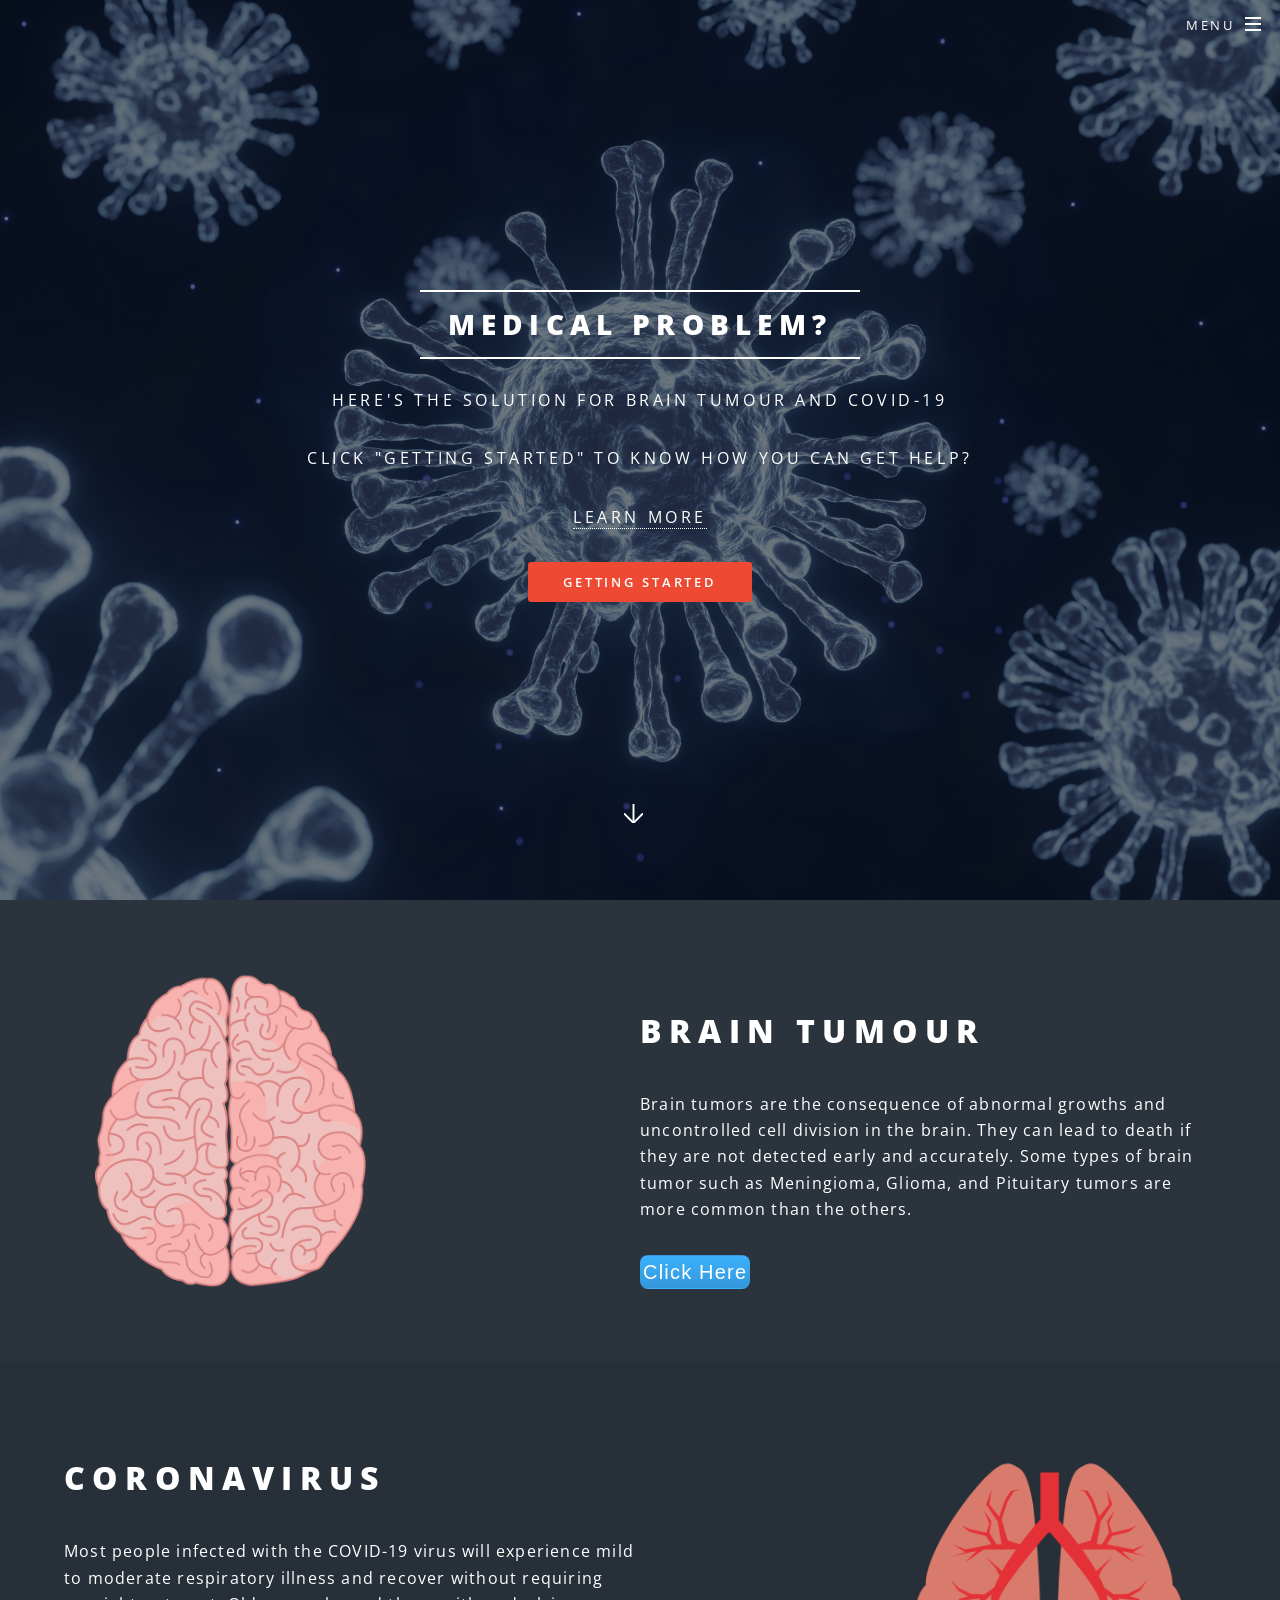
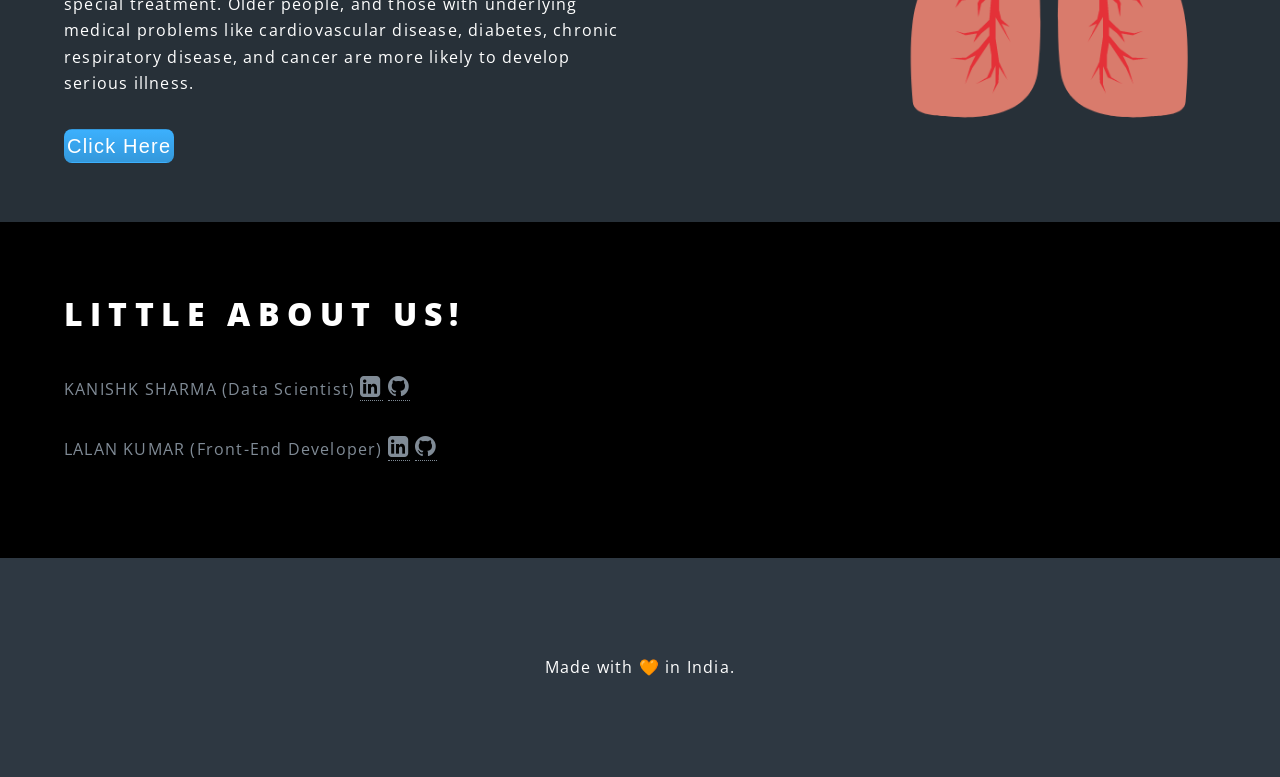
==== index.html @ 73dad2ca "sab ek saath deploy kr diya :)" ====
<!DOCTYPE HTML>

<html>
	<head>
		<title>COVID & Brain Tumour</title>
		<meta charset="utf-8" />
		<meta name="viewport" content="width=device-width, initial-scale=1, user-scalable=no" />

  <link rel="stylesheet" href="https://stackpath.bootstrapcdn.com/bootstrap/4.5.2/css/bootstrap.min.css" integrity="sha384-JcKb8q3iqJ61gNV9KGb8thSsNjpSL0n8PARn9HuZOnIxN0hoP+VmmDGMN5t9UJ0Z" crossorigin="anonymous">
  <link href="https://fonts.googleapis.com/css2?family=Poppins:wght@300;400;500;600&display=swap" rel="stylesheet">
  <link rel="stylesheet" href="https://cdnjs.cloudflare.com/ajax/libs/font-awesome/4.7.0/css/font-awesome.min.css">
		<link rel="stylesheet" href="assets/css/main.css" />
		<noscript><link rel="stylesheet" href="assets/css/noscript.css" /></noscript>
	</head>
	<body class="landing is-preload">

		<!-- Page Wrapper -->
			<div id="page-wrapper">

				<!-- Header -->
					<header id="header" class="alt">
						<h1><a href="index.html">COVID-19 & Brain Tumour</a></h1>
						<nav id="nav">
							<ul>
								<li class="special">
									<a href="#menu" class="menuToggle"><span>Menu</span></a>
									<div id="menu">
										<ul>
											<li><a href="index.html">Home</a></li>
											<li><a href="views/brainTumourPage.html">Brain Tumour</a></li>
											<li><a href="views/covidPage.html">COVID</a></li>

										</ul>
									</div>
								</li>
							</ul>
						</nav>
					</header>

				<!-- Banner -->

					<section  id="banner">

						<div class="inner">

							<h2>Medical Problem?</h2>
							<p>Here's the solution for Brain Tumour and COVID-19<br />
								<p>
									click "Getting Started" to know how you can get help?
								</p>
								<p>
										<a href="views/learn_more.html">Learn More</a>
								</p>
								<a class="button primary small" href="#two"href>Getting Started</a>
						</div>
            <p class="more">	</p>

					</section>



				<!-- Two -->
					<section id="two" class="wrapper alt style2">
						<section class="spotlight">
							<div class="image"><img style="width:80%" src="images/3.png" alt="Brain image" /></div><div class="content">
								<h2>Brain tumour</h2>
								<p>Brain tumors are the consequence of abnormal growths and uncontrolled cell division in the brain. They can lead to death if they are not detected early and accurately. Some types of brain tumor such as Meningioma, Glioma, and Pituitary tumors are more common than the others.</p>
								<a href="views/brainTumourPage.html" class="btn">Click Here</a>
							</div>
						</section>
						<section class="spotlight">
							<div class="image"><img style="width:80%; float:right" src="images/5.png" alt="Chest image" /></div><div class="content">
								<h2>Coronavirus</h2>
								<p>Most people infected with the COVID-19 virus will experience mild to moderate respiratory illness and recover without requiring special treatment. Older people, and those with underlying medical problems like cardiovascular disease, diabetes, chronic respiratory disease, and cancer are more likely to develop serious illness.</p>
								<a href="views/covidPage.html" class="btn">Click Here</a>
							</div>
						</section>
        </section>

				<!-- Three -->
					<div class="intro">

             <h2>Little About us!</h2>

               <p>
               	KANISHK SHARMA (Data Scientist)
                <a href="https://www.linkedin.com/in/kanishksh4rma"><i class="fa fa-linkedin-square" style="font-size:24px"></i></a>
                <a href="https://github.com/kanishksh4rma"><i class="fa fa-github" style="font-size:24px"></i></a>
               </p>

              <p>
						      LALAN KUMAR (Front-End Developer)
						 <td><a href="https://www.linkedin.com/in/lalan-kumar-9b084a193"><i class="fa fa-linkedin-square" style="font-size:24px"></i></a></td>
                <td> <a href="https://github.com/lalan0012"><i class="fa fa-github" style="font-size:24px"></i></a> </td>

								</p>

					</div>


				<!-- Footer -->
					<footer id="footer">
						<p>
							Made with 🧡 in India.
						</p>
					</footer>


			</div>

		<!-- Scripts -->
			<script src="assets/js/jquery.min.js"></script>
			<script src="assets/js/jquery.scrollex.min.js"></script>
			<script src="assets/js/jquery.scrolly.min.js"></script>
			<script src="assets/js/browser.min.js"></script>
			<script src="assets/js/breakpoints.min.js"></script>
			<script src="assets/js/util.js"></script>
			<script src="assets/js/main.js"></script>



	</body>
</html>
---- assets/css/main.css ----
@import url(fontawesome-all.min.css);
@import url("https://fonts.googleapis.com/css?family=Open+Sans:400,400italic,600,600italic,800,800italic");

/*
	Spectral by HTML5 UP
	html5up.net | @ajlkn
	Free for personal and commercial use under the CCA 3.0 license (html5up.net/license)
*/

.intro{
  padding: 4rem;
  background-color: black;
  color: #808B96;
}
.btn {
  background: #0c62ad;
  background-image: -webkit-linear-gradient(top, #3cb0fd, #3498db);
  background-image: -moz-linear-gradient(top, #3cb0fd, #3498db);
  background-image: -ms-linear-gradient(top, #3cb0fd, #3498db);
  background-image: -o-linear-gradient(top,#3cb0fd, #3498db);
  background-image: linear-gradient(to bottom, #3cb0fd, #3498db);
  -webkit-border-radius: 8;
  -moz-border-radius: 8;
  border-radius: 8px;
  font-family: 'Montserrat', sans-serif;
  color: #ffffff;
  font-size: 20px;
  padding: 1px 2px 1px 2px;
  text-decoration: none;
}

.btn:hover {
  background: #3cb0fd;
  background-image: -webkit-linear-gradient(top, #0c62ad, #0040FF);
  background-image: -moz-linear-gradient(top,#0c62ad, #0040FF );
  background-image: -ms-linear-gradient(top,#0c62ad, #0040FF );
  background-image: -o-linear-gradient(top, #0c62ad, #0040FF);
  background-image: linear-gradient(to bottom, #0c62ad, #0040FF);
  text-decoration: none;

}
html, body, div, span, applet, object,
iframe, h1, h2, h3, h4, h5, h6, p, blockquote,
pre, a, abbr, acronym, address, big, cite,
code, del, dfn, em, img, ins, kbd, q, s, samp,
small, strike, strong, sub, sup, tt, var, b,
u, i, center, dl, dt, dd, ol, ul, li, fieldset,
form, label, legend, table, caption, tbody,
tfoot, thead, tr, th, td, article, aside,
canvas, details, embed, figure, figcaption,
footer, header, hgroup, menu, nav, output, ruby,
section, summary, time, mark, audio, video {
	margin: 0;
	padding: 0;
	border: 0;
	font-size: 100%;
	font: inherit;
	vertical-align: baseline;}

article, aside, details, figcaption, figure,
footer, header, hgroup, menu, nav, section {
	display: block;}

body {
	line-height: 1;
}

ol, ul {
	list-style: none;
}

blockquote, q {
	quotes: none;
}

	blockquote:before, blockquote:after, q:before, q:after {
		content: '';
		content: none;
	}

/* table {
	border-collapse: collapse;
	border-spacing: 0;
} */

body {
	-webkit-text-size-adjust: none;
}

mark {
	background-color: transparent;
	color: inherit;
}

input::-moz-focus-inner {
	border: 0;
	padding: 0;
}

input, select, textarea {
	-moz-appearance: none;
	-webkit-appearance: none;
	-ms-appearance: none;
	appearance: none;
}

/* Basic */

	@-ms-viewport {
		width: device-width;
	}

	html {
		box-sizing: border-box;
	}

	*, *:before, *:after {
		box-sizing: inherit;
	}

	body {
		background: #2e3842;
	}

		body.is-preload *, body.is-preload *:before, body.is-preload *:after {
			-moz-animation: none !important;
			-webkit-animation: none !important;
			-ms-animation: none !important;
			animation: none !important;
			-moz-transition: none !important;
			-webkit-transition: none !important;
			-ms-transition: none !important;
			transition: none !important;
		}

	body, input, select, textarea {
		color: #fff;
		font-family: "Open Sans", Helvetica, sans-serif;
		font-size: 15pt;
		font-weight: 400;
		letter-spacing: 0.075em;
		line-height: 1.65em;
	}

		@media screen and (max-width: 1680px) {

			body, input, select, textarea {
				font-size: 13pt;
			}

		}

		@media screen and (max-width: 1280px) {

			body, input, select, textarea {
				font-size: 12pt;
			}

		}

		@media screen and (max-width: 736px) {

			body, input, select, textarea {
				font-size: 11pt;
				letter-spacing: 0.0375em;
			}

		}

	a {
		-moz-transition: color 0.2s ease, border-bottom-color 0.2s ease;
		-webkit-transition: color 0.2s ease, border-bottom-color 0.2s ease;
		-ms-transition: color 0.2s ease, border-bottom-color 0.2s ease;
		transition: color 0.2s ease, border-bottom-color 0.2s ease;
		border-bottom: dotted 1px;
		color: inherit;
		text-decoration: none;
	}

		a:hover {
			border-bottom-color: transparent;
		}

	strong, b {
		color: #fff;
		font-weight: 600;
	}

	em, i {
		font-style: italic;
	}

	p {
		margin: 0 0 2em 0;
	}

	h1, h2, h3, h4, h5, h6 {
		color: #fff;
		font-weight: 800;
		letter-spacing: 0.225em;
		line-height: 1em;
		margin: 0 0 1em 0;
		text-transform: uppercase;
	}

		h1 a, h2 a, h3 a, h4 a, h5 a, h6 a {
			color: inherit;
			text-decoration: none;
		}

	h2 {
		font-size: 2.0em;
		line-height: 1.75em;
	}

		@media screen and (max-width: 736px) {

			h2 {
				font-size: 1.1em;
				line-height: 1.65em;
			}

		}

	h3 {
		font-size: 1.15em;
		line-height: 1.75em;
	}

		@media screen and (max-width: 736px) {

			h3 {
				font-size: 1em;
				line-height: 1.65em;
			}

		}

	h4 {
		font-size: 1em;
		line-height: 1.5em;
	}

	h5 {
		font-size: 0.8em;
		line-height: 1.5em;
	}

	h6 {
		font-size: 0.7em;
		line-height: 1.5em;
	}

	sub {
		font-size: 0.8em;
		position: relative;
		top: 0.5em;
	}

	sup {
		font-size: 0.8em;
		position: relative;
		top: -0.5em;
	}

	hr {
		border: 0;
		border-bottom: solid 2px #fff;
		margin: 3em 0;
	}

		hr.major {
			margin: 4.5em 0;
		}

	blockquote {
		border-left: solid 4px #fff;
		font-style: italic;
		margin: 0 0 2em 0;
		padding: 0.5em 0 0.5em 2em;
	}

	code {
		background: rgba(144, 144, 144, 0.25);
		border-radius: 3px;
		font-family: "Courier New", monospace;
		font-size: 0.9em;
		letter-spacing: 0;
		margin: 0 0.25em;
		padding: 0.25em 0.65em;
	}

	pre {
		-webkit-overflow-scrolling: touch;
		font-family: "Courier New", monospace;
		font-size: 0.9em;
		margin: 0 0 2em 0;
	}

		pre code {
			display: block;
			line-height: 1.75em;
			padding: 1em 1.5em;
			overflow-x: auto;
		}

	.align-left {
		text-align: left;
	}

	.align-center {
		text-align: center;
	}

	.align-right {
		text-align: right;
	}

/* Row */

	.row {
		display: flex;
		flex-wrap: wrap;
		box-sizing: border-box;
		align-items: stretch;
	}

		.row > * {
			box-sizing: border-box;
		}

		.row.gtr-uniform > * > :last-child {
			margin-bottom: 0;
		}

		.row.aln-left {
			justify-content: flex-start;
		}

		.row.aln-center {
			justify-content: center;
		}

		.row.aln-right {
			justify-content: flex-end;
		}

		.row.aln-top {
			align-items: flex-start;
		}

		.row.aln-middle {
			align-items: center;
		}

		.row.aln-bottom {
			align-items: flex-end;
		}

		.row > .imp {
			order: -1;
		}

		.row > .col-1 {
			width: 8.33333%;
		}

		.row > .off-1 {
			margin-left: 8.33333%;
		}

		.row > .col-2 {
			width: 16.66667%;
		}

		.row > .off-2 {
			margin-left: 16.66667%;
		}

		.row > .col-3 {
			width: 25%;
		}

		.row > .off-3 {
			margin-left: 25%;
		}

		.row > .col-4 {
			width: 33.33333%;
		}

		.row > .off-4 {
			margin-left: 33.33333%;
		}

		.row > .col-5 {
			width: 41.66667%;
		}

		.row > .off-5 {
			margin-left: 41.66667%;
		}

		.row > .col-6 {
			width: 50%;
		}

		.row > .off-6 {
			margin-left: 50%;
		}

		.row > .col-7 {
			width: 58.33333%;
		}

		.row > .off-7 {
			margin-left: 58.33333%;
		}

		.row > .col-8 {
			width: 66.66667%;
		}

		.row > .off-8 {
			margin-left: 66.66667%;
		}

		.row > .col-9 {
			width: 75%;
		}

		.row > .off-9 {
			margin-left: 75%;
		}

		.row > .col-10 {
			width: 83.33333%;
		}

		.row > .off-10 {
			margin-left: 83.33333%;
		}

		.row > .col-11 {
			width: 91.66667%;
		}

		.row > .off-11 {
			margin-left: 91.66667%;
		}

		.row > .col-12 {
			width: 100%;
		}

		.row > .off-12 {
			margin-left: 100%;
		}

		.row.gtr-0 {
			margin-top: 0;
			margin-left: 0em;
		}

			.row.gtr-0 > * {
				padding: 0 0 0 0em;
			}

			.row.gtr-0.gtr-uniform {
				margin-top: 0em;
			}

				.row.gtr-0.gtr-uniform > * {
					padding-top: 0em;
				}

		.row.gtr-25 {
			margin-top: 0;
			margin-left: -0.375em;
		}

			.row.gtr-25 > * {
				padding: 0 0 0 0.375em;
			}

			.row.gtr-25.gtr-uniform {
				margin-top: -0.375em;
			}

				.row.gtr-25.gtr-uniform > * {
					padding-top: 0.375em;
				}

		.row.gtr-50 {
			margin-top: 0;
			margin-left: -0.75em;
		}

			.row.gtr-50 > * {
				padding: 0 0 0 0.75em;
			}

			.row.gtr-50.gtr-uniform {
				margin-top: -0.75em;
			}

				.row.gtr-50.gtr-uniform > * {
					padding-top: 0.75em;
				}

		.row {
			margin-top: 0;
			margin-left: -1.5em;
		}

			.row > * {
				padding: 0 0 0 1.5em;
			}

			.row.gtr-uniform {
				margin-top: -1.5em;
			}

				.row.gtr-uniform > * {
					padding-top: 1.5em;
				}

		.row.gtr-150 {
			margin-top: 0;
			margin-left: -2.25em;
		}

			.row.gtr-150 > * {
				padding: 0 0 0 2.25em;
			}

			.row.gtr-150.gtr-uniform {
				margin-top: -2.25em;
			}

				.row.gtr-150.gtr-uniform > * {
					padding-top: 2.25em;
				}

		.row.gtr-200 {
			margin-top: 0;
			margin-left: -3em;
		}

			.row.gtr-200 > * {
				padding: 0 0 0 3em;
			}

			.row.gtr-200.gtr-uniform {
				margin-top: -3em;
			}

				.row.gtr-200.gtr-uniform > * {
					padding-top: 3em;
				}

		@media screen and (max-width: 1680px) {

			.row {
				display: flex;
				flex-wrap: wrap;
				box-sizing: border-box;
				align-items: stretch;
			}

				.row > * {
					box-sizing: border-box;
				}

				.row.gtr-uniform > * > :last-child {
					margin-bottom: 0;
				}

				.row.aln-left {
					justify-content: flex-start;
				}

				.row.aln-center {
					justify-content: center;
				}

				.row.aln-right {
					justify-content: flex-end;
				}

				.row.aln-top {
					align-items: flex-start;
				}

				.row.aln-middle {
					align-items: center;
				}

				.row.aln-bottom {
					align-items: flex-end;
				}

				.row > .imp-xlarge {
					order: -1;
				}

				.row > .col-1-xlarge {
					width: 8.33333%;
				}

				.row > .off-1-xlarge {
					margin-left: 8.33333%;
				}

				.row > .col-2-xlarge {
					width: 16.66667%;
				}

				.row > .off-2-xlarge {
					margin-left: 16.66667%;
				}

				.row > .col-3-xlarge {
					width: 25%;
				}

				.row > .off-3-xlarge {
					margin-left: 25%;
				}

				.row > .col-4-xlarge {
					width: 33.33333%;
				}

				.row > .off-4-xlarge {
					margin-left: 33.33333%;
				}

				.row > .col-5-xlarge {
					width: 41.66667%;
				}

				.row > .off-5-xlarge {
					margin-left: 41.66667%;
				}

				.row > .col-6-xlarge {
					width: 50%;
				}

				.row > .off-6-xlarge {
					margin-left: 50%;
				}

				.row > .col-7-xlarge {
					width: 58.33333%;
				}

				.row > .off-7-xlarge {
					margin-left: 58.33333%;
				}

				.row > .col-8-xlarge {
					width: 66.66667%;
				}

				.row > .off-8-xlarge {
					margin-left: 66.66667%;
				}

				.row > .col-9-xlarge {
					width: 75%;
				}

				.row > .off-9-xlarge {
					margin-left: 75%;
				}

				.row > .col-10-xlarge {
					width: 83.33333%;
				}

				.row > .off-10-xlarge {
					margin-left: 83.33333%;
				}

				.row > .col-11-xlarge {
					width: 91.66667%;
				}

				.row > .off-11-xlarge {
					margin-left: 91.66667%;
				}

				.row > .col-12-xlarge {
					width: 100%;
				}

				.row > .off-12-xlarge {
					margin-left: 100%;
				}

				.row.gtr-0 {
					margin-top: 0;
					margin-left: 0em;
				}

					.row.gtr-0 > * {
						padding: 0 0 0 0em;
					}

					.row.gtr-0.gtr-uniform {
						margin-top: 0em;
					}

						.row.gtr-0.gtr-uniform > * {
							padding-top: 0em;
						}

				.row.gtr-25 {
					margin-top: 0;
					margin-left: -0.375em;
				}

					.row.gtr-25 > * {
						padding: 0 0 0 0.375em;
					}

					.row.gtr-25.gtr-uniform {
						margin-top: -0.375em;
					}

						.row.gtr-25.gtr-uniform > * {
							padding-top: 0.375em;
						}

				.row.gtr-50 {
					margin-top: 0;
					margin-left: -0.75em;
				}

					.row.gtr-50 > * {
						padding: 0 0 0 0.75em;
					}

					.row.gtr-50.gtr-uniform {
						margin-top: -0.75em;
					}

						.row.gtr-50.gtr-uniform > * {
							padding-top: 0.75em;
						}

				.row {
					margin-top: 0;
					margin-left: -1.5em;
				}

					.row > * {
						padding: 0 0 0 1.5em;
					}

					.row.gtr-uniform {
						margin-top: -1.5em;
					}

						.row.gtr-uniform > * {
							padding-top: 1.5em;
						}

				.row.gtr-150 {
					margin-top: 0;
					margin-left: -2.25em;
				}

					.row.gtr-150 > * {
						padding: 0 0 0 2.25em;
					}

					.row.gtr-150.gtr-uniform {
						margin-top: -2.25em;
					}

						.row.gtr-150.gtr-uniform > * {
							padding-top: 2.25em;
						}

				.row.gtr-200 {
					margin-top: 0;
					margin-left: -3em;
				}

					.row.gtr-200 > * {
						padding: 0 0 0 3em;
					}

					.row.gtr-200.gtr-uniform {
						margin-top: -3em;
					}

						.row.gtr-200.gtr-uniform > * {
							padding-top: 3em;
						}

		}

		@media screen and (max-width: 1280px) {

			.row {
				display: flex;
				flex-wrap: wrap;
				box-sizing: border-box;
				align-items: stretch;
			}

				.row > * {
					box-sizing: border-box;
				}

				.row.gtr-uniform > * > :last-child {
					margin-bottom: 0;
				}

				.row.aln-left {
					justify-content: flex-start;
				}

				.row.aln-center {
					justify-content: center;
				}

				.row.aln-right {
					justify-content: flex-end;
				}

				.row.aln-top {
					align-items: flex-start;
				}

				.row.aln-middle {
					align-items: center;
				}

				.row.aln-bottom {
					align-items: flex-end;
				}

				.row > .imp-large {
					order: -1;
				}

				.row > .col-1-large {
					width: 8.33333%;
				}

				.row > .off-1-large {
					margin-left: 8.33333%;
				}

				.row > .col-2-large {
					width: 16.66667%;
				}

				.row > .off-2-large {
					margin-left: 16.66667%;
				}

				.row > .col-3-large {
					width: 25%;
				}

				.row > .off-3-large {
					margin-left: 25%;
				}

				.row > .col-4-large {
					width: 33.33333%;
				}

				.row > .off-4-large {
					margin-left: 33.33333%;
				}

				.row > .col-5-large {
					width: 41.66667%;
				}

				.row > .off-5-large {
					margin-left: 41.66667%;
				}

				.row > .col-6-large {
					width: 50%;
				}

				.row > .off-6-large {
					margin-left: 50%;
				}

				.row > .col-7-large {
					width: 58.33333%;
				}

				.row > .off-7-large {
					margin-left: 58.33333%;
				}

				.row > .col-8-large {
					width: 66.66667%;
				}

				.row > .off-8-large {
					margin-left: 66.66667%;
				}

				.row > .col-9-large {
					width: 75%;
				}

				.row > .off-9-large {
					margin-left: 75%;
				}

				.row > .col-10-large {
					width: 83.33333%;
				}

				.row > .off-10-large {
					margin-left: 83.33333%;
				}

				.row > .col-11-large {
					width: 91.66667%;
				}

				.row > .off-11-large {
					margin-left: 91.66667%;
				}

				.row > .col-12-large {
					width: 100%;
				}

				.row > .off-12-large {
					margin-left: 100%;
				}

				.row.gtr-0 {
					margin-top: 0;
					margin-left: 0em;
				}

					.row.gtr-0 > * {
						padding: 0 0 0 0em;
					}

					.row.gtr-0.gtr-uniform {
						margin-top: 0em;
					}

						.row.gtr-0.gtr-uniform > * {
							padding-top: 0em;
						}

				.row.gtr-25 {
					margin-top: 0;
					margin-left: -0.375em;
				}

					.row.gtr-25 > * {
						padding: 0 0 0 0.375em;
					}

					.row.gtr-25.gtr-uniform {
						margin-top: -0.375em;
					}

						.row.gtr-25.gtr-uniform > * {
							padding-top: 0.375em;
						}

				.row.gtr-50 {
					margin-top: 0;
					margin-left: -0.75em;
				}

					.row.gtr-50 > * {
						padding: 0 0 0 0.75em;
					}

					.row.gtr-50.gtr-uniform {
						margin-top: -0.75em;
					}

						.row.gtr-50.gtr-uniform > * {
							padding-top: 0.75em;
						}

				.row {
					margin-top: 0;
					margin-left: -1.5em;
				}

					.row > * {
						padding: 0 0 0 1.5em;
					}

					.row.gtr-uniform {
						margin-top: -1.5em;
					}

						.row.gtr-uniform > * {
							padding-top: 1.5em;
						}

				.row.gtr-150 {
					margin-top: 0;
					margin-left: -2.25em;
				}

					.row.gtr-150 > * {
						padding: 0 0 0 2.25em;
					}

					.row.gtr-150.gtr-uniform {
						margin-top: -2.25em;
					}

						.row.gtr-150.gtr-uniform > * {
							padding-top: 2.25em;
						}

				.row.gtr-200 {
					margin-top: 0;
					margin-left: -3em;
				}

					.row.gtr-200 > * {
						padding: 0 0 0 3em;
					}

					.row.gtr-200.gtr-uniform {
						margin-top: -3em;
					}

						.row.gtr-200.gtr-uniform > * {
							padding-top: 3em;
						}

		}

		@media screen and (max-width: 980px) {

			.row {
				display: flex;
				flex-wrap: wrap;
				box-sizing: border-box;
				align-items: stretch;
			}

				.row > * {
					box-sizing: border-box;
				}

				.row.gtr-uniform > * > :last-child {
					margin-bottom: 0;
				}

				.row.aln-left {
					justify-content: flex-start;
				}

				.row.aln-center {
					justify-content: center;
				}

				.row.aln-right {
					justify-content: flex-end;
				}

				.row.aln-top {
					align-items: flex-start;
				}

				.row.aln-middle {
					align-items: center;
				}

				.row.aln-bottom {
					align-items: flex-end;
				}

				.row > .imp-medium {
					order: -1;
				}

				.row > .col-1-medium {
					width: 8.33333%;
				}

				.row > .off-1-medium {
					margin-left: 8.33333%;
				}

				.row > .col-2-medium {
					width: 16.66667%;
				}

				.row > .off-2-medium {
					margin-left: 16.66667%;
				}

				.row > .col-3-medium {
					width: 25%;
				}

				.row > .off-3-medium {
					margin-left: 25%;
				}

				.row > .col-4-medium {
					width: 33.33333%;
				}

				.row > .off-4-medium {
					margin-left: 33.33333%;
				}

				.row > .col-5-medium {
					width: 41.66667%;
				}

				.row > .off-5-medium {
					margin-left: 41.66667%;
				}

				.row > .col-6-medium {
					width: 50%;
				}

				.row > .off-6-medium {
					margin-left: 50%;
				}

				.row > .col-7-medium {
					width: 58.33333%;
				}

				.row > .off-7-medium {
					margin-left: 58.33333%;
				}

				.row > .col-8-medium {
					width: 66.66667%;
				}

				.row > .off-8-medium {
					margin-left: 66.66667%;
				}

				.row > .col-9-medium {
					width: 75%;
				}

				.row > .off-9-medium {
					margin-left: 75%;
				}

				.row > .col-10-medium {
					width: 83.33333%;
				}

				.row > .off-10-medium {
					margin-left: 83.33333%;
				}

				.row > .col-11-medium {
					width: 91.66667%;
				}

				.row > .off-11-medium {
					margin-left: 91.66667%;
				}

				.row > .col-12-medium {
					width: 100%;
				}

				.row > .off-12-medium {
					margin-left: 100%;
				}

				.row.gtr-0 {
					margin-top: 0;
					margin-left: 0em;
				}

					.row.gtr-0 > * {
						padding: 0 0 0 0em;
					}

					.row.gtr-0.gtr-uniform {
						margin-top: 0em;
					}

						.row.gtr-0.gtr-uniform > * {
							padding-top: 0em;
						}

				.row.gtr-25 {
					margin-top: 0;
					margin-left: -0.375em;
				}

					.row.gtr-25 > * {
						padding: 0 0 0 0.375em;
					}

					.row.gtr-25.gtr-uniform {
						margin-top: -0.375em;
					}

						.row.gtr-25.gtr-uniform > * {
							padding-top: 0.375em;
						}

				.row.gtr-50 {
					margin-top: 0;
					margin-left: -0.75em;
				}

					.row.gtr-50 > * {
						padding: 0 0 0 0.75em;
					}

					.row.gtr-50.gtr-uniform {
						margin-top: -0.75em;
					}

						.row.gtr-50.gtr-uniform > * {
							padding-top: 0.75em;
						}

				.row {
					margin-top: 0;
					margin-left: -1.5em;
				}

					.row > * {
						padding: 0 0 0 1.5em;
					}

					.row.gtr-uniform {
						margin-top: -1.5em;
					}

						.row.gtr-uniform > * {
							padding-top: 1.5em;
						}

				.row.gtr-150 {
					margin-top: 0;
					margin-left: -2.25em;
				}

					.row.gtr-150 > * {
						padding: 0 0 0 2.25em;
					}

					.row.gtr-150.gtr-uniform {
						margin-top: -2.25em;
					}

						.row.gtr-150.gtr-uniform > * {
							padding-top: 2.25em;
						}

				.row.gtr-200 {
					margin-top: 0;
					margin-left: -3em;
				}

					.row.gtr-200 > * {
						padding: 0 0 0 3em;
					}

					.row.gtr-200.gtr-uniform {
						margin-top: -3em;
					}

						.row.gtr-200.gtr-uniform > * {
							padding-top: 3em;
						}

		}

		@media screen and (max-width: 736px) {

			.row {
				display: flex;
				flex-wrap: wrap;
				box-sizing: border-box;
				align-items: stretch;
			}

				.row > * {
					box-sizing: border-box;
				}

				.row.gtr-uniform > * > :last-child {
					margin-bottom: 0;
				}

				.row.aln-left {
					justify-content: flex-start;
				}

				.row.aln-center {
					justify-content: center;
				}

				.row.aln-right {
					justify-content: flex-end;
				}

				.row.aln-top {
					align-items: flex-start;
				}

				.row.aln-middle {
					align-items: center;
				}

				.row.aln-bottom {
					align-items: flex-end;
				}

				.row > .imp-small {
					order: -1;
				}

				.row > .col-1-small {
					width: 8.33333%;
				}

				.row > .off-1-small {
					margin-left: 8.33333%;
				}

				.row > .col-2-small {
					width: 16.66667%;
				}

				.row > .off-2-small {
					margin-left: 16.66667%;
				}

				.row > .col-3-small {
					width: 25%;
				}

				.row > .off-3-small {
					margin-left: 25%;
				}

				.row > .col-4-small {
					width: 33.33333%;
				}

				.row > .off-4-small {
					margin-left: 33.33333%;
				}

				.row > .col-5-small {
					width: 41.66667%;
				}

				.row > .off-5-small {
					margin-left: 41.66667%;
				}

				.row > .col-6-small {
					width: 50%;
				}

				.row > .off-6-small {
					margin-left: 50%;
				}

				.row > .col-7-small {
					width: 58.33333%;
				}

				.row > .off-7-small {
					margin-left: 58.33333%;
				}

				.row > .col-8-small {
					width: 66.66667%;
				}

				.row > .off-8-small {
					margin-left: 66.66667%;
				}

				.row > .col-9-small {
					width: 75%;
				}

				.row > .off-9-small {
					margin-left: 75%;
				}

				.row > .col-10-small {
					width: 83.33333%;
				}

				.row > .off-10-small {
					margin-left: 83.33333%;
				}

				.row > .col-11-small {
					width: 91.66667%;
				}

				.row > .off-11-small {
					margin-left: 91.66667%;
				}

				.row > .col-12-small {
					width: 100%;
				}

				.row > .off-12-small {
					margin-left: 100%;
				}

				.row.gtr-0 {
					margin-top: 0;
					margin-left: 0em;
				}

					.row.gtr-0 > * {
						padding: 0 0 0 0em;
					}

					.row.gtr-0.gtr-uniform {
						margin-top: 0em;
					}

						.row.gtr-0.gtr-uniform > * {
							padding-top: 0em;
						}

				.row.gtr-25 {
					margin-top: 0;
					margin-left: -0.375em;
				}

					.row.gtr-25 > * {
						padding: 0 0 0 0.375em;
					}

					.row.gtr-25.gtr-uniform {
						margin-top: -0.375em;
					}

						.row.gtr-25.gtr-uniform > * {
							padding-top: 0.375em;
						}

				.row.gtr-50 {
					margin-top: 0;
					margin-left: -0.75em;
				}

					.row.gtr-50 > * {
						padding: 0 0 0 0.75em;
					}

					.row.gtr-50.gtr-uniform {
						margin-top: -0.75em;
					}

						.row.gtr-50.gtr-uniform > * {
							padding-top: 0.75em;
						}

				.row {
					margin-top: 0;
					margin-left: -1.5em;
				}

					.row > * {
						padding: 0 0 0 1.5em;
					}

					.row.gtr-uniform {
						margin-top: -1.5em;
					}

						.row.gtr-uniform > * {
							padding-top: 1.5em;
						}

				.row.gtr-150 {
					margin-top: 0;
					margin-left: -2.25em;
				}

					.row.gtr-150 > * {
						padding: 0 0 0 2.25em;
					}

					.row.gtr-150.gtr-uniform {
						margin-top: -2.25em;
					}

						.row.gtr-150.gtr-uniform > * {
							padding-top: 2.25em;
						}

				.row.gtr-200 {
					margin-top: 0;
					margin-left: -3em;
				}

					.row.gtr-200 > * {
						padding: 0 0 0 3em;
					}

					.row.gtr-200.gtr-uniform {
						margin-top: -3em;
					}

						.row.gtr-200.gtr-uniform > * {
							padding-top: 3em;
						}

		}

		@media screen and (max-width: 480px) {

			.row {
				display: flex;
				flex-wrap: wrap;
				box-sizing: border-box;
				align-items: stretch;
			}

				.row > * {
					box-sizing: border-box;
				}

				.row.gtr-uniform > * > :last-child {
					margin-bottom: 0;
				}

				.row.aln-left {
					justify-content: flex-start;
				}

				.row.aln-center {
					justify-content: center;
				}

				.row.aln-right {
					justify-content: flex-end;
				}

				.row.aln-top {
					align-items: flex-start;
				}

				.row.aln-middle {
					align-items: center;
				}

				.row.aln-bottom {
					align-items: flex-end;
				}

				.row > .imp-xsmall {
					order: -1;
				}

				.row > .col-1-xsmall {
					width: 8.33333%;
				}

				.row > .off-1-xsmall {
					margin-left: 8.33333%;
				}

				.row > .col-2-xsmall {
					width: 16.66667%;
				}

				.row > .off-2-xsmall {
					margin-left: 16.66667%;
				}

				.row > .col-3-xsmall {
					width: 25%;
				}

				.row > .off-3-xsmall {
					margin-left: 25%;
				}

				.row > .col-4-xsmall {
					width: 33.33333%;
				}

				.row > .off-4-xsmall {
					margin-left: 33.33333%;
				}

				.row > .col-5-xsmall {
					width: 41.66667%;
				}

				.row > .off-5-xsmall {
					margin-left: 41.66667%;
				}

				.row > .col-6-xsmall {
					width: 50%;
				}

				.row > .off-6-xsmall {
					margin-left: 50%;
				}

				.row > .col-7-xsmall {
					width: 58.33333%;
				}

				.row > .off-7-xsmall {
					margin-left: 58.33333%;
				}

				.row > .col-8-xsmall {
					width: 66.66667%;
				}

				.row > .off-8-xsmall {
					margin-left: 66.66667%;
				}

				.row > .col-9-xsmall {
					width: 75%;
				}

				.row > .off-9-xsmall {
					margin-left: 75%;
				}

				.row > .col-10-xsmall {
					width: 83.33333%;
				}

				.row > .off-10-xsmall {
					margin-left: 83.33333%;
				}

				.row > .col-11-xsmall {
					width: 91.66667%;
				}

				.row > .off-11-xsmall {
					margin-left: 91.66667%;
				}

				.row > .col-12-xsmall {
					width: 100%;
				}

				.row > .off-12-xsmall {
					margin-left: 100%;
				}

				.row.gtr-0 {
					margin-top: 0;
					margin-left: 0em;
				}

					.row.gtr-0 > * {
						padding: 0 0 0 0em;
					}

					.row.gtr-0.gtr-uniform {
						margin-top: 0em;
					}

						.row.gtr-0.gtr-uniform > * {
							padding-top: 0em;
						}

				.row.gtr-25 {
					margin-top: 0;
					margin-left: -0.375em;
				}

					.row.gtr-25 > * {
						padding: 0 0 0 0.375em;
					}

					.row.gtr-25.gtr-uniform {
						margin-top: -0.375em;
					}

						.row.gtr-25.gtr-uniform > * {
							padding-top: 0.375em;
						}

				.row.gtr-50 {
					margin-top: 0;
					margin-left: -0.75em;
				}

					.row.gtr-50 > * {
						padding: 0 0 0 0.75em;
					}

					.row.gtr-50.gtr-uniform {
						margin-top: -0.75em;
					}

						.row.gtr-50.gtr-uniform > * {
							padding-top: 0.75em;
						}

				.row {
					margin-top: 0;
					margin-left: -1.5em;
				}

					.row > * {
						padding: 0 0 0 1.5em;
					}

					.row.gtr-uniform {
						margin-top: -1.5em;
					}

						.row.gtr-uniform > * {
							padding-top: 1.5em;
						}

				.row.gtr-150 {
					margin-top: 0;
					margin-left: -2.25em;
				}

					.row.gtr-150 > * {
						padding: 0 0 0 2.25em;
					}

					.row.gtr-150.gtr-uniform {
						margin-top: -2.25em;
					}

						.row.gtr-150.gtr-uniform > * {
							padding-top: 2.25em;
						}

				.row.gtr-200 {
					margin-top: 0;
					margin-left: -3em;
				}

					.row.gtr-200 > * {
						padding: 0 0 0 3em;
					}

					.row.gtr-200.gtr-uniform {
						margin-top: -3em;
					}

						.row.gtr-200.gtr-uniform > * {
							padding-top: 3em;
						}

		}

/* Section/Article */

	section.special, article.special {
		text-align: center;
	}

	header p {
		color: rgba(255, 255, 255, 0.5);
		position: relative;
		top: -0.25em;
	}

	header h3 + p {
		font-size: 1.1em;
	}

	header h4 + p,
	header h5 + p,
	header h6 + p {
		font-size: 0.9em;
	}

	header.major {
		margin: 0 0 3.5em 0;
	}

		header.major h2, header.major h3, header.major h4, header.major h5, header.major h6 {
			border-bottom: solid 2px #fff;
			display: inline-block;
			padding-bottom: 1em;
			position: relative;
		}

			header.major h2:after, header.major h3:after, header.major h4:after, header.major h5:after, header.major h6:after {
				content: '';
				display: block;
				height: 1px;
			}

		header.major p {
			color: #fff;
			top: 0;
		}

		@media screen and (max-width: 736px) {

			header.major {
				margin: 0 0 2em 0;
			}

		}

	@media screen and (max-width: 980px) {

		header br {
			display: none;
		}

	}

/* Form */

	form {
		margin: 0 0 2em 0;
	}

	label {
		color: #fff;
		display: block;
		font-size: 0.9em;
		font-weight: 600;
		margin: 0 0 1em 0;
	}

	input[type="text"],
	input[type="password"],
	input[type="email"],
	select,
	textarea {
		-moz-appearance: none;
		-webkit-appearance: none;
		-ms-appearance: none;
		appearance: none;
		background-color: rgba(144, 144, 144, 0.25);
		border-radius: 3px;
		border: none;
		color: inherit;
		display: block;
		outline: 0;
		padding: 0 1em;
		text-decoration: none;
		width: 100%;
	}

		input[type="text"]:invalid,
		input[type="password"]:invalid,
		input[type="email"]:invalid,
		select:invalid,
		textarea:invalid {
			box-shadow: none;
		}

		input[type="text"]:focus,
		input[type="password"]:focus,
		input[type="email"]:focus,
		select:focus,
		textarea:focus {
			box-shadow: 0 0 0 2px #21b2a6;
		}

	select {
		background-size: 1.25em;
		background-repeat: no-repeat;
		background-position: calc(100% - 1em) center;
		height: 2.75em;
		padding-right: 2.75em;
		text-overflow: ellipsis;
	}

		select:focus::-ms-value {
			background-color: transparent;
		}

		select::-ms-expand {
			display: none;
		}

	input[type="text"],
	input[type="password"],
	input[type="email"],
	select {
		height: 2.75em;
	}

	textarea {
		padding: 0.75em 1em;
	}

	input[type="checkbox"],
	input[type="radio"] {
		-moz-appearance: none;
		-webkit-appearance: none;
		-ms-appearance: none;
		appearance: none;
		display: block;
		float: left;
		margin-right: -2em;
		opacity: 0;
		width: 1em;
		z-index: -1;
	}

		input[type="checkbox"] + label,
		input[type="radio"] + label {
			text-decoration: none;
			color: #fff;
			cursor: pointer;
			display: inline-block;
			font-size: 1em;
			font-weight: 400;
			padding-left: 2.4em;
			padding-right: 0.75em;
			position: relative;
		}

			input[type="checkbox"] + label:before,
			input[type="radio"] + label:before {
				-moz-osx-font-smoothing: grayscale;
				-webkit-font-smoothing: antialiased;
				display: inline-block;
				font-style: normal;
				font-variant: normal;
				text-rendering: auto;
				line-height: 1;
				text-transform: none !important;
				font-family: 'Font Awesome 5 Free';
				font-weight: 900;
			}

			input[type="checkbox"] + label:before,
			input[type="radio"] + label:before {
				background: rgba(144, 144, 144, 0.25);
				border-radius: 3px;
				content: '';
				display: inline-block;
				font-size: 0.8em;
				height: 2.0625em;
				left: 0;
				line-height: 2.0625em;
				position: absolute;
				text-align: center;
				top: 0;
				width: 2.0625em;
			}

		input[type="checkbox"]:checked + label:before,
		input[type="radio"]:checked + label:before {
			background: #2e3842;
			color: #fff;
			content: '\f00c';
		}

		input[type="checkbox"]:focus + label:before,
		input[type="radio"]:focus + label:before {
			box-shadow: 0 0 0 2px #21b2a6;
		}

	input[type="checkbox"] + label:before {
		border-radius: 3px;
	}

	input[type="radio"] + label:before {
		border-radius: 100%;
	}

	::-webkit-input-placeholder {
		color: rgba(255, 255, 255, 0.5) !important;
		opacity: 1.0;
	}

	:-moz-placeholder {
		color: rgba(255, 255, 255, 0.5) !important;
		opacity: 1.0;
	}

	::-moz-placeholder {
		color: rgba(255, 255, 255, 0.5) !important;
		opacity: 1.0;
	}

	:-ms-input-placeholder {
		color: rgba(255, 255, 255, 0.5) !important;
		opacity: 1.0;
	}

/* Box */

	.box {
		border-radius: 3px;
		border: solid 2px #fff;
		margin-bottom: 2em;
		padding: 1.5em;
	}

		.box > :last-child,
		.box > :last-child > :last-child,
		.box > :last-child > :last-child > :last-child {
			margin-bottom: 0;
		}

		.box.alt {
			border: 0;
			border-radius: 0;
			padding: 0;
		}

/* Icon */

	.icon {
		text-decoration: none;
		border-bottom: none;
		position: relative;
	}

		.icon:before {
			-moz-osx-font-smoothing: grayscale;
			-webkit-font-smoothing: antialiased;
			display: inline-block;
			font-style: normal;
			font-variant: normal;
			text-rendering: auto;
			line-height: 1;
			text-transform: none !important;
			font-family: 'Font Awesome 5 Free';
			font-weight: 400;
		}

		.icon > .label {
			display: none;
		}

		.icon:before {
			line-height: inherit;
		}

		.icon.solid:before {
			font-weight: 900;
		}

		.icon.brands:before {
			font-family: 'Font Awesome 5 Brands';
		}

		.icon.major {
			-moz-transform: rotate(-45deg);
			-webkit-transform: rotate(-45deg);
			-ms-transform: rotate(-45deg);
			transform: rotate(-45deg);
			border-radius: 3px;
			border: solid 2px #fff;
			display: inline-block;
			font-size: 1.35em;
			height: calc(3em + 2px);
			line-height: 3em;
			text-align: center;
			width: calc(3em + 2px);
		}

			.icon.major:before {
				-moz-transform: rotate(45deg);
				-webkit-transform: rotate(45deg);
				-ms-transform: rotate(45deg);
				transform: rotate(45deg);
				display: inline-block;
				font-size: 1.5em;
			}

			@media screen and (max-width: 736px) {

				.icon.major {
					font-size: 1em;
				}

			}

		.icon.style1 {
			color: #00ffcc;
		}

		.icon.style2 {
			color: #00f0ff;
		}

		.icon.style3 {
			color: #76ddff;
		}

/* Image */

	.image {
		border-radius: 3px;
		border: 0;
		display: inline-block;
		position: relative;
	}

		.image img {
			border-radius: 3px;
			display: block;
		}

		.image.left {
			float: left;
			margin: 0 2em 2em 0;
			top: 0.25em;
		}

		.image.right {
			float: right;
			margin: 0 0 2em 2em;
			top: 0.25em;
		}

		.image.left, .image.right {
			max-width: 40%;
		}

			.image.left img, .image.right img {
				width: 100%;
			}

		.image.fit {
			display: block;
			margin: 0 0 2em 0;
			width: 100%;
		}

			.image.fit img {
				width: 100%;
			}

/* List */

	ol {
		list-style: decimal;
		margin: 0 0 2em 0;
		padding-left: 1.25em;
	}

		ol li {
			padding-left: 0.25em;
		}

	ul {
		list-style: disc;
		margin: 0 0 2em 0;
		padding-left: 1em;
	}

		ul li {
			padding-left: 0.5em;
		}

		ul.alt {
			list-style: none;
			padding-left: 0;
		}

			ul.alt li {
				border-top: solid 1px #fff;
				padding: 0.5em 0;
			}

				ul.alt li:first-child {
					border-top: 0;
					padding-top: 0;
				}

	dl {
		margin: 0 0 2em 0;
	}

/* Actions */

	ul.actions {
		display: -moz-flex;
		display: -webkit-flex;
		display: -ms-flex;
		display: flex;
		cursor: default;
		list-style: none;
		margin-left: -1em;
		padding-left: 0;
	}

		ul.actions li {
			padding: 0 0 0 1em;
			vertical-align: middle;
		}

		ul.actions.special {
			-moz-justify-content: center;
			-webkit-justify-content: center;
			-ms-justify-content: center;
			justify-content: center;
			width: 100%;
			margin-left: 0;
		}

			ul.actions.special li:first-child {
				padding-left: 0;
			}

		ul.actions.stacked {
			-moz-flex-direction: column;
			-webkit-flex-direction: column;
			-ms-flex-direction: column;
			flex-direction: column;
			margin-left: 0;
		}

			ul.actions.stacked li {
				padding: 1em 0 0 0;
			}

				ul.actions.stacked li:first-child {
					padding-top: 0;
				}

		ul.actions.fit {
			width: calc(100% + 1em);
		}

			ul.actions.fit li {
				-moz-flex-grow: 1;
				-webkit-flex-grow: 1;
				-ms-flex-grow: 1;
				flex-grow: 1;
				-moz-flex-shrink: 1;
				-webkit-flex-shrink: 1;
				-ms-flex-shrink: 1;
				flex-shrink: 1;
				width: 100%;
			}

				ul.actions.fit li > * {
					width: 100%;
				}

			ul.actions.fit.stacked {
				width: 100%;
			}

		@media screen and (max-width: 480px) {

			ul.actions:not(.fixed) {
				-moz-flex-direction: column;
				-webkit-flex-direction: column;
				-ms-flex-direction: column;
				flex-direction: column;
				margin-left: 0;
				width: 100% !important;
			}

				ul.actions:not(.fixed) li {
					-moz-flex-grow: 1;
					-webkit-flex-grow: 1;
					-ms-flex-grow: 1;
					flex-grow: 1;
					-moz-flex-shrink: 1;
					-webkit-flex-shrink: 1;
					-ms-flex-shrink: 1;
					flex-shrink: 1;
					padding: 1em 0 0 0;
					text-align: center;
					width: 100%;
				}

					ul.actions:not(.fixed) li > * {
						width: 100%;
					}

					ul.actions:not(.fixed) li:first-child {
						padding-top: 0;
					}

					ul.actions:not(.fixed) li input[type="submit"],
					ul.actions:not(.fixed) li input[type="reset"],
					ul.actions:not(.fixed) li input[type="button"],
					ul.actions:not(.fixed) li button,
					ul.actions:not(.fixed) li .button {
						width: 100%;
					}

						ul.actions:not(.fixed) li input[type="submit"].icon:before,
						ul.actions:not(.fixed) li input[type="reset"].icon:before,
						ul.actions:not(.fixed) li input[type="button"].icon:before,
						ul.actions:not(.fixed) li button.icon:before,
						ul.actions:not(.fixed) li .button.icon:before {
							margin-left: -0.5em;
						}

		}

/* Icons */

	ul.icons {
		cursor: default;
		list-style: none;
		padding-left: 0;
	}

		ul.icons li {
			display: inline-block;
			padding: 0 1em 0 0;
		}

			ul.icons li:last-child {
				padding-right: 0 !important;
			}

		ul.icons.major {
			padding: 1em 0;
		}

			ul.icons.major li {
				padding-right: 3.5em;
			}

				@media screen and (max-width: 736px) {

					ul.icons.major li {
						padding: 0 1em !important;
					}

				}

/* Table */

	/* .table-wrapper {
		-webkit-overflow-scrolling: touch;
		overflow-x: auto;
	} */

	table {
		margin: 0 0 2em 0;

	}

		/* table tbody tr {
			border: solid 1px #fff;
			border-left: 0;
			border-right: 0;
		} */

		/* table tbody tr:nth-child(2n + 1) {
				background-color: rgba(144, 144, 144, 0.25);
			} */

		/* table td {
			padding: 0.75em 0.75em;
		}

		table th {
			color: #fff;
			font-size: 0.9em;
			font-weight: 600;
			padding: 0 0.75em 0.75em 0.75em;
			text-align: left;
		}

		table thead {
			border-bottom: solid 2px #fff;
		}

		table tfoot {
			border-top: solid 2px #fff;
		}

		table.alt {
			border-collapse: separate;
		}

			table.alt tbody tr td {
				border: solid 1px #fff;
				border-left-width: 0;
				border-top-width: 0;
			}

				table.alt tbody tr td:first-child {
					border-left-width: 1px;
				}

			table.alt tbody tr:first-child td {
				border-top-width: 1px;
			}

			table.alt thead {
				border-bottom: 0;
			}

			table.alt tfoot {
				border-top: 0;
			} */

/* Button */

	input[type="submit"],
	input[type="reset"],
	input[type="button"],
	button,
	.button {
		-moz-appearance: none;
		-webkit-appearance: none;
		-ms-appearance: none;
		appearance: none;
		-moz-transition: background-color 0.2s ease-in-out, color 0.2s ease-in-out;
		-webkit-transition: background-color 0.2s ease-in-out, color 0.2s ease-in-out;
		-ms-transition: background-color 0.2s ease-in-out, color 0.2s ease-in-out;
		transition: background-color 0.2s ease-in-out, color 0.2s ease-in-out;
		background-color: transparent;
		border-radius: 3px;
		border: 0;
		box-shadow: inset 0 0 0 2px #fff;
		color: #fff;
		cursor: pointer;
		display: inline-block;
		font-size: 0.8em;
		font-weight: 600;
		height: 3.125em;
		letter-spacing: 0.225em;
		line-height: 3.125em;
		max-width: 30em;
		padding: 0 2.75em;
		text-align: center;
		text-decoration: none;
		text-transform: uppercase;
		white-space: nowrap;
		overflow: hidden;
		text-overflow: ellipsis;
	}

		input[type="submit"]:hover,
		input[type="reset"]:hover,
		input[type="button"]:hover,
		button:hover,
		.button:hover {
			background-color: rgba(144, 144, 144, 0.25);
		}

		input[type="submit"]:active,
		input[type="reset"]:active,
		input[type="button"]:active,
		button:active,
		.button:active {
			background-color: rgba(144, 144, 144, 0.5);
		}

		input[type="submit"].icon:before,
		input[type="reset"].icon:before,
		input[type="button"].icon:before,
		button.icon:before,
		.button.icon:before {
			margin-right: 0.5em;
		}

		input[type="submit"].fit,
		input[type="reset"].fit,
		input[type="button"].fit,
		button.fit,
		.button.fit {
			width: 100%;
		}

		input[type="submit"].small,
		input[type="reset"].small,
		input[type="button"].small,
		button.small,
		.button.small {
			font-size: 0.8em;
		}

		input[type="submit"].large,
		input[type="reset"].large,
		input[type="button"].large,
		button.large,
		.button.large {
			font-size: 1.35em;
		}

		input[type="submit"].primary,
		input[type="reset"].primary,
		input[type="button"].primary,
		button.primary,
		.button.primary {
			background-color: #ed4933;
			box-shadow: none !important;
			color: #ffffff !important;
		}

			input[type="submit"].primary:hover,
			input[type="reset"].primary:hover,
			input[type="button"].primary:hover,
			button.primary:hover,
			.button.primary:hover {
				background-color: #ef5e4a !important;
			}

			input[type="submit"].primary:active,
			input[type="reset"].primary:active,
			input[type="button"].primary:active,
			button.primary:active,
			.button.primary:active {
				background-color: #eb341c !important;
			}

		input[type="submit"].disabled, input[type="submit"]:disabled,
		input[type="reset"].disabled,
		input[type="reset"]:disabled,
		input[type="button"].disabled,
		input[type="button"]:disabled,
		button.disabled,
		button:disabled,
		.button.disabled,
		.button:disabled {
			pointer-events: none;
			opacity: 0.25;
		}

		@media screen and (max-width: 736px) {

			input[type="submit"],
			input[type="reset"],
			input[type="button"],
			button,
			.button {
				height: 3.75em;
				line-height: 3.75em;
			}

		}

/* Features */

	.features {
		display: -moz-flex;
		display: -webkit-flex;
		display: -ms-flex;
		display: flex;
		-moz-flex-wrap: wrap;
		-webkit-flex-wrap: wrap;
		-ms-flex-wrap: wrap;
		flex-wrap: wrap;
		-moz-justify-content: center;
		-webkit-justify-content: center;
		-ms-justify-content: center;
		justify-content: center;
		list-style: none;
		padding: 0;
		width: 100%;
	}

		.features li {
			padding: 4em 4em 2em 6em ;
			display: block;
			position: relative;
			text-align: left;
			width: 50%;
		}

			.features li:nth-child(1) {
				background-color: rgba(0, 0, 0, 0.035);
			}

			.features li:nth-child(2) {
				background-color: rgba(0, 0, 0, 0.07);
			}

			.features li:nth-child(3) {
				background-color: rgba(0, 0, 0, 0.105);
			}

			.features li:nth-child(4) {
				background-color: rgba(0, 0, 0, 0.14);
			}

			.features li:nth-child(5) {
				background-color: rgba(0, 0, 0, 0.175);
			}

			.features li:nth-child(6) {
				background-color: rgba(0, 0, 0, 0.21);
			}

			.features li:nth-child(7) {
				background-color: rgba(0, 0, 0, 0.245);
			}

			.features li:nth-child(8) {
				background-color: rgba(0, 0, 0, 0.28);
			}

			.features li:nth-child(9) {
				background-color: rgba(0, 0, 0, 0.315);
			}

			.features li:nth-child(10) {
				background-color: rgba(0, 0, 0, 0.35);
			}

			.features li:before {
				display: block;
				color: #00ffcc;
				position: absolute;
				left: 1.75em;
				top: 2.75em;
				font-size: 1.5em;
			}

			.features li:nth-child(1) {
				border-top-left-radius: 3px;
			}

			.features li:nth-child(2) {
				border-top-right-radius: 3px;
			}

			.features li:nth-last-child(1) {
				border-bottom-right-radius: 3px;
			}

			.features li:nth-last-child(2) {
				border-bottom-left-radius: 3px;
			}

			@media screen and (max-width: 980px) {

				.features li {
					padding: 3em 2em 1em 2em ;
					text-align: center;
				}

					.features li:before {
						left: 0;
						margin: 0 0 1em 0;
						position: relative;
						top: 0;
					}

			}

			@media screen and (max-width: 736px) {

				.features li {
					padding: 3em 0 1em 0 ;
					background-color: transparent !important;
					border-top: solid 2px #fff;
					width: 100%;
				}

					.features li:first-child {
						border-top: 0;
					}

			}

/* Spotlight */

	.spotlight {
		-moz-align-items: center;
		-webkit-align-items: center;
		-ms-align-items: center;
		align-items: center;
		display: -moz-flex;
		display: -webkit-flex;
		display: -ms-flex;
		display: flex;
	}

		.spotlight .image {
			-moz-order: 1;
			-webkit-order: 1;
			-ms-order: 1;
			order: 1;
			border-radius: 0;
			width: 40%;
		}

			.spotlight .image img {
				border-radius: 0;
				width: 100%;
			}

		.spotlight .content {
			padding: 2em 4em 0.1em 4em ;
			-moz-order: 2;
			-webkit-order: 2;
			-ms-order: 2;
			order: 2;
			max-width: 48em;
			width: 60%;
		}

		.spotlight:nth-child(2n) {
			-moz-flex-direction: row-reverse;
			-webkit-flex-direction: row-reverse;
			-ms-flex-direction: row-reverse;
			flex-direction: row-reverse;
		}

		.spotlight:nth-child(1) {
			background-color: rgba(0, 0, 0, 0.075);
		}

		.spotlight:nth-child(2) {
			background-color: rgba(0, 0, 0, 0.15);
		}

		.spotlight:nth-child(3) {
			background-color: rgba(0, 0, 0, 0.225);
		}

		.spotlight:nth-child(4) {
			background-color: rgba(0, 0, 0, 0.3);
		}

		.spotlight:nth-child(5) {
			background-color: rgba(0, 0, 0, 0.375);
		}

		.spotlight:nth-child(6) {
			background-color: rgba(0, 0, 0, 0.45);
		}

		.spotlight:nth-child(7) {
			background-color: rgba(0, 0, 0, 0.525);
		}

		.spotlight:nth-child(8) {
			background-color: rgba(0, 0, 0, 0.6);
		}

		.spotlight:nth-child(9) {
			background-color: rgba(0, 0, 0, 0.675);
		}

		.spotlight:nth-child(10) {
			background-color: rgba(0, 0, 0, 0.75);
		}

		@media screen and (max-width: 1280px) {

			.spotlight .image {
				width: 45%;
			}

			.spotlight .content {
				width: 55%;
			}

		}

		@media screen and (max-width: 980px) {

			.spotlight {
				display: block;
			}

				.spotlight br {
					display: none;
				}

				.spotlight .image {
					width: 100%;
				}

				.spotlight .content {
					padding: 4em 3em 2em 3em ;
					max-width: none;
					text-align: center;
					width: 100%;
				}

		}

		@media screen and (max-width: 736px) {

			.spotlight .content {
				padding: 3em 2em 1em 2em ;
			}

		}

/* Wrapper */

	.wrapper {
		padding: 6em 0 4em 0 ;
	}

		.wrapper > .inner {
			width: 60em;
			margin: 0 auto;
		}

			@media screen and (max-width: 1280px) {

				.wrapper > .inner {
					width: 90%;
				}

			}

			@media screen and (max-width: 980px) {

				.wrapper > .inner {
					width: 100%;
				}

			}

		.wrapper.alt {
			padding: 0;
		}

		.wrapper.style1 {
			background-color: #21b2a6;
			color: #c8ece9;
		}

			.wrapper.style1 strong, .wrapper.style1 b {
				color: #ffffff;
			}

			.wrapper.style1 h2, .wrapper.style1 h3, .wrapper.style1 h4, .wrapper.style1 h5, .wrapper.style1 h6 {
				color: #ffffff;
			}

			.wrapper.style1 hr {
				border-color: rgba(0, 0, 0, 0.125);
			}

			.wrapper.style1 blockquote {
				border-color: rgba(0, 0, 0, 0.125);
			}

			.wrapper.style1 code {
				background: rgba(255, 255, 255, 0.075);
			}

			.wrapper.style1 header p {
				color: #a6e0db;
			}

			.wrapper.style1 header.major h2, .wrapper.style1 header.major h3, .wrapper.style1 header.major h4, .wrapper.style1 header.major h5, .wrapper.style1 header.major h6 {
				border-color: rgba(0, 0, 0, 0.125);
			}

			.wrapper.style1 header.major p {
				color: #c8ece9;
			}

			.wrapper.style1 label {
				color: #ffffff;
			}

			.wrapper.style1 input[type="text"],
			.wrapper.style1 input[type="password"],
			.wrapper.style1 input[type="email"],
			.wrapper.style1 select,
			.wrapper.style1 textarea {
				background-color: rgba(255, 255, 255, 0.075);
			}

			.wrapper.style1 select {
				background-image: url("data:image/svg+xml;charset=utf8,%3Csvg xmlns='http://www.w3.org/2000/svg' width='40' height='40' preserveAspectRatio='none' viewBox='0 0 40 40'%3E%3Cpath d='M9.4,12.3l10.4,10.4l10.4-10.4c0.2-0.2,0.5-0.4,0.9-0.4c0.3,0,0.6,0.1,0.9,0.4l3.3,3.3c0.2,0.2,0.4,0.5,0.4,0.9 c0,0.4-0.1,0.6-0.4,0.9L20.7,31.9c-0.2,0.2-0.5,0.4-0.9,0.4c-0.3,0-0.6-0.1-0.9-0.4L4.3,17.3c-0.2-0.2-0.4-0.5-0.4-0.9 c0-0.4,0.1-0.6,0.4-0.9l3.3-3.3c0.2-0.2,0.5-0.4,0.9-0.4S9.1,12.1,9.4,12.3z' fill='rgba(0, 0, 0, 0.125)' /%3E%3C/svg%3E");
			}

				.wrapper.style1 select option {
					color: #ffffff;
					background: #21b2a6;
				}

			.wrapper.style1 input[type="checkbox"] + label,
			.wrapper.style1 input[type="radio"] + label {
				color: #c8ece9;
			}

				.wrapper.style1 input[type="checkbox"] + label:before,
				.wrapper.style1 input[type="radio"] + label:before {
					background: rgba(255, 255, 255, 0.075);
				}

			.wrapper.style1 input[type="checkbox"]:checked + label:before,
			.wrapper.style1 input[type="radio"]:checked + label:before {
				background: #ffffff;
				color: #21b2a6;
			}

			.wrapper.style1 ::-webkit-input-placeholder {
				color: #a6e0db !important;
			}

			.wrapper.style1 :-moz-placeholder {
				color: #a6e0db !important;
			}

			.wrapper.style1 ::-moz-placeholder {
				color: #a6e0db !important;
			}

			.wrapper.style1 :-ms-input-placeholder {
				color: #a6e0db !important;
			}

			.wrapper.style1 .formerize-placeholder {
				color: #a6e0db !important;
			}

			.wrapper.style1 .icon.major {
				border-color: rgba(0, 0, 0, 0.125);
			}

			.wrapper.style1 ul.alt li {
				border-color: rgba(0, 0, 0, 0.125);
			}

			.wrapper.style1 table tbody tr {
				border-color: rgba(0, 0, 0, 0.125);
			}

				.wrapper.style1 table tbody tr:nth-child(2n + 1) {
					background-color: rgba(255, 255, 255, 0.075);
				}

			.wrapper.style1 table th {
				color: #ffffff;
			}

			.wrapper.style1 table thead {
				border-color: rgba(0, 0, 0, 0.125);
			}

			.wrapper.style1 table tfoot {
				border-color: rgba(0, 0, 0, 0.125);
			}

			.wrapper.style1 table.alt tbody tr td {
				border-color: rgba(0, 0, 0, 0.125);
			}

			.wrapper.style1 input[type="submit"],
			.wrapper.style1 input[type="reset"],
			.wrapper.style1 input[type="button"],
			.wrapper.style1 button,
			.wrapper.style1 .button {
				box-shadow: inset 0 0 0 2px rgba(0, 0, 0, 0.125);
				color: #ffffff;
			}

				.wrapper.style1 input[type="submit"]:hover,
				.wrapper.style1 input[type="reset"]:hover,
				.wrapper.style1 input[type="button"]:hover,
				.wrapper.style1 button:hover,
				.wrapper.style1 .button:hover {
					background-color: rgba(255, 255, 255, 0.075);
				}

				.wrapper.style1 input[type="submit"]:active,
				.wrapper.style1 input[type="reset"]:active,
				.wrapper.style1 input[type="button"]:active,
				.wrapper.style1 button:active,
				.wrapper.style1 .button:active {
					background-color: rgba(255, 255, 255, 0.2);
				}

			@media screen and (max-width: 736px) {

				.wrapper.style1 .features li {
					border-top-color: rgba(0, 0, 0, 0.125);
				}

			}

		.wrapper.style2 {
			background-color: #2e3842;
		}

		.wrapper.style3 {
			background-color: #505393;
			color: #d3d4e4;
		}

			.wrapper.style3 strong, .wrapper.style3 b {
				color: #ffffff;
			}

			.wrapper.style3 h2, .wrapper.style3 h3, .wrapper.style3 h4, .wrapper.style3 h5, .wrapper.style3 h6 {
				color: #ffffff;
			}

			.wrapper.style3 hr {
				border-color: rgba(0, 0, 0, 0.125);
			}

			.wrapper.style3 blockquote {
				border-color: rgba(0, 0, 0, 0.125);
			}

			.wrapper.style3 code {
				background: rgba(255, 255, 255, 0.075);
			}

			.wrapper.style3 header p {
				color: #b9bad4;
			}

			.wrapper.style3 header.major h2, .wrapper.style3 header.major h3, .wrapper.style3 header.major h4, .wrapper.style3 header.major h5, .wrapper.style3 header.major h6 {
				border-color: rgba(0, 0, 0, 0.125);
			}

			.wrapper.style3 header.major p {
				color: #d3d4e4;
			}

			.wrapper.style3 label {
				color: #ffffff;
			}

			.wrapper.style3 input[type="text"],
			.wrapper.style3 input[type="password"],
			.wrapper.style3 input[type="email"],
			.wrapper.style3 select,
			.wrapper.style3 textarea {
				background-color: rgba(255, 255, 255, 0.075);
			}

			.wrapper.style3 select {
				background-image: url("data:image/svg+xml;charset=utf8,%3Csvg xmlns='http://www.w3.org/2000/svg' width='40' height='40' preserveAspectRatio='none' viewBox='0 0 40 40'%3E%3Cpath d='M9.4,12.3l10.4,10.4l10.4-10.4c0.2-0.2,0.5-0.4,0.9-0.4c0.3,0,0.6,0.1,0.9,0.4l3.3,3.3c0.2,0.2,0.4,0.5,0.4,0.9 c0,0.4-0.1,0.6-0.4,0.9L20.7,31.9c-0.2,0.2-0.5,0.4-0.9,0.4c-0.3,0-0.6-0.1-0.9-0.4L4.3,17.3c-0.2-0.2-0.4-0.5-0.4-0.9 c0-0.4,0.1-0.6,0.4-0.9l3.3-3.3c0.2-0.2,0.5-0.4,0.9-0.4S9.1,12.1,9.4,12.3z' fill='rgba(0, 0, 0, 0.125)' /%3E%3C/svg%3E");
			}

				.wrapper.style3 select option {
					color: #ffffff;
					background: #505393;
				}

			.wrapper.style3 input[type="checkbox"] + label,
			.wrapper.style3 input[type="radio"] + label {
				color: #d3d4e4;
			}

				.wrapper.style3 input[type="checkbox"] + label:before,
				.wrapper.style3 input[type="radio"] + label:before {
					background: rgba(255, 255, 255, 0.075);
				}

			.wrapper.style3 input[type="checkbox"]:checked + label:before,
			.wrapper.style3 input[type="radio"]:checked + label:before {
				background: #ffffff;
				color: #505393;
			}

			.wrapper.style3 ::-webkit-input-placeholder {
				color: #b9bad4 !important;
			}

			.wrapper.style3 :-moz-placeholder {
				color: #b9bad4 !important;
			}

			.wrapper.style3 ::-moz-placeholder {
				color: #b9bad4 !important;
			}

			.wrapper.style3 :-ms-input-placeholder {
				color: #b9bad4 !important;
			}

			.wrapper.style3 .formerize-placeholder {
				color: #b9bad4 !important;
			}

			.wrapper.style3 .icon.major {
				border-color: rgba(0, 0, 0, 0.125);
			}

			.wrapper.style3 ul.alt li {
				border-color: rgba(0, 0, 0, 0.125);
			}

			.wrapper.style3 table tbody tr {
				border-color: rgba(0, 0, 0, 0.125);
			}

				.wrapper.style3 table tbody tr:nth-child(2n + 1) {
					background-color: rgba(255, 255, 255, 0.075);
				}

			.wrapper.style3 table th {
				color: #ffffff;
			}

			.wrapper.style3 table thead {
				border-color: rgba(0, 0, 0, 0.125);
			}

			.wrapper.style3 table tfoot {
				border-color: rgba(0, 0, 0, 0.125);
			}

			.wrapper.style3 table.alt tbody tr td {
				border-color: rgba(0, 0, 0, 0.125);
			}

			.wrapper.style3 input[type="submit"],
			.wrapper.style3 input[type="reset"],
			.wrapper.style3 input[type="button"],
			.wrapper.style3 button,
			.wrapper.style3 .button {
				box-shadow: inset 0 0 0 2px rgba(0, 0, 0, 0.125);
				color: #ffffff;
			}

				.wrapper.style3 input[type="submit"]:hover,
				.wrapper.style3 input[type="reset"]:hover,
				.wrapper.style3 input[type="button"]:hover,
				.wrapper.style3 button:hover,
				.wrapper.style3 .button:hover {
					background-color: rgba(255, 255, 255, 0.075);
				}

				.wrapper.style3 input[type="submit"]:active,
				.wrapper.style3 input[type="reset"]:active,
				.wrapper.style3 input[type="button"]:active,
				.wrapper.style3 button:active,
				.wrapper.style3 .button:active {
					background-color: rgba(255, 255, 255, 0.2);
				}

			@media screen and (max-width: 736px) {

				.wrapper.style3 .features li {
					border-top-color: rgba(0, 0, 0, 0.125);
				}

			}

		.wrapper.style4 {
			background-color: transparent;
		}

		.wrapper.style5 {
			background-color: #ffffff;
			color: #4E4852;
		}

			.wrapper.style5 strong, .wrapper.style5 b {
				color: #2E3842;
			}

			.wrapper.style5 h2, .wrapper.style5 h3, .wrapper.style5 h4, .wrapper.style5 h5, .wrapper.style5 h6 {
				color: #2E3842;
			}

			.wrapper.style5 hr {
				border-color: #dfdfdf;
			}

			.wrapper.style5 blockquote {
				border-color: #dfdfdf;
			}

			.wrapper.style5 code {
				background: rgba(0, 0, 0, 0.0375);
			}

			.wrapper.style5 header p {
				color: #8E8892;
			}

			.wrapper.style5 header.major h2, .wrapper.style5 header.major h3, .wrapper.style5 header.major h4, .wrapper.style5 header.major h5, .wrapper.style5 header.major h6 {
				border-color: #dfdfdf;
			}

			.wrapper.style5 header.major p {
				color: #4E4852;
			}

			.wrapper.style5 label {
				color: #2E3842;
			}

			.wrapper.style5 input[type="text"],
			.wrapper.style5 input[type="password"],
			.wrapper.style5 input[type="email"],
			.wrapper.style5 select,
			.wrapper.style5 textarea {
				background-color: rgba(0, 0, 0, 0.0375);
			}

			.wrapper.style5 select {
				background-image: url("data:image/svg+xml;charset=utf8,%3Csvg xmlns='http://www.w3.org/2000/svg' width='40' height='40' preserveAspectRatio='none' viewBox='0 0 40 40'%3E%3Cpath d='M9.4,12.3l10.4,10.4l10.4-10.4c0.2-0.2,0.5-0.4,0.9-0.4c0.3,0,0.6,0.1,0.9,0.4l3.3,3.3c0.2,0.2,0.4,0.5,0.4,0.9 c0,0.4-0.1,0.6-0.4,0.9L20.7,31.9c-0.2,0.2-0.5,0.4-0.9,0.4c-0.3,0-0.6-0.1-0.9-0.4L4.3,17.3c-0.2-0.2-0.4-0.5-0.4-0.9 c0-0.4,0.1-0.6,0.4-0.9l3.3-3.3c0.2-0.2,0.5-0.4,0.9-0.4S9.1,12.1,9.4,12.3z' fill='%23dfdfdf' /%3E%3C/svg%3E");
			}

				.wrapper.style5 select option {
					color: #2E3842;
					background: #ffffff;
				}

			.wrapper.style5 input[type="checkbox"] + label,
			.wrapper.style5 input[type="radio"] + label {
				color: #4E4852;
			}

				.wrapper.style5 input[type="checkbox"] + label:before,
				.wrapper.style5 input[type="radio"] + label:before {
					background: rgba(0, 0, 0, 0.0375);
				}

			.wrapper.style5 input[type="checkbox"]:checked + label:before,
			.wrapper.style5 input[type="radio"]:checked + label:before {
				background: #2E3842;
				color: #ffffff;
			}

			.wrapper.style5 ::-webkit-input-placeholder {
				color: #8E8892 !important;
			}

			.wrapper.style5 :-moz-placeholder {
				color: #8E8892 !important;
			}

			.wrapper.style5 ::-moz-placeholder {
				color: #8E8892 !important;
			}

			.wrapper.style5 :-ms-input-placeholder {
				color: #8E8892 !important;
			}

			.wrapper.style5 .formerize-placeholder {
				color: #8E8892 !important;
			}

			.wrapper.style5 .icon.major {
				border-color: #dfdfdf;
			}

			.wrapper.style5 ul.alt li {
				border-color: #dfdfdf;
			}

			.wrapper.style5 table tbody tr {
				border-color: #dfdfdf;
			}

				.wrapper.style5 table tbody tr:nth-child(2n + 1) {
					background-color: rgba(0, 0, 0, 0.0375);
				}

			.wrapper.style5 table th {
				color: #2E3842;
			}

			.wrapper.style5 table thead {
				border-color: #dfdfdf;
			}

			.wrapper.style5 table tfoot {
				border-color: #dfdfdf;
			}

			.wrapper.style5 table.alt tbody tr td {
				border-color: #dfdfdf;
			}

			.wrapper.style5 input[type="submit"],
			.wrapper.style5 input[type="reset"],
			.wrapper.style5 input[type="button"],
			.wrapper.style5 button,
			.wrapper.style5 .button {
				box-shadow: inset 0 0 0 2px #dfdfdf;
				color: #2E3842;
			}

				.wrapper.style5 input[type="submit"]:hover,
				.wrapper.style5 input[type="reset"]:hover,
				.wrapper.style5 input[type="button"]:hover,
				.wrapper.style5 button:hover,
				.wrapper.style5 .button:hover {
					background-color: rgba(0, 0, 0, 0.0375);
				}

				.wrapper.style5 input[type="submit"]:active,
				.wrapper.style5 input[type="reset"]:active,
				.wrapper.style5 input[type="button"]:active,
				.wrapper.style5 button:active,
				.wrapper.style5 .button:active {
					background-color: rgba(0, 0, 0, 0.1);
				}

			@media screen and (max-width: 736px) {

				.wrapper.style5 .features li {
					border-top-color: #dfdfdf;
				}

			}

		@media screen and (max-width: 980px) {

			.wrapper {
				padding: 4em 3em 2em 3em ;
			}

		}

		@media screen and (max-width: 736px) {

			.wrapper {
				padding: 3em 2em 1em 2em ;
			}

		}

/* Page Wrapper + Menu */

	#page-wrapper {
		-moz-transition: opacity 0.5s ease;
		-webkit-transition: opacity 0.5s ease;
		-ms-transition: opacity 0.5s ease;
		transition: opacity 0.5s ease;
		opacity: 1;
		padding-top: 3em;
	}

		#page-wrapper:before {
			background: rgba(0, 0, 0, 0);
			content: '';
			display: block;
			display: none;
			height: 100%;
			left: 0;
			position: fixed;
			top: 0;
			width: 100%;
			z-index: 10001;
		}

	#menu {
		-moz-transform: translateX(20em);
		-webkit-transform: translateX(20em);
		-ms-transform: translateX(20em);
		transform: translateX(20em);
		-moz-transition: -moz-transform 0.5s ease;
		-webkit-transition: -webkit-transform 0.5s ease;
		-ms-transition: -ms-transform 0.5s ease;
		transition: transform 0.5s ease;
		-webkit-overflow-scrolling: touch;
		background: #21b2a6;
		color: #ffffff;
		height: 100%;
		max-width: 80%;
		overflow-y: auto;
		padding: 3em 2em;
		position: fixed;
		right: 0;
		top: 0;
		width: 20em;
		z-index: 10002;
	}

		#menu ul {
			list-style: none;
			padding: 0;
		}

			#menu ul > li {
				border-top: solid 1px rgba(0, 0, 0, 0.125);
				margin: 0.5em 0 0 0;
				padding: 0.5em 0 0 0;
			}

				#menu ul > li:first-child {
					border-top: 0 !important;
					margin-top: 0 !important;
					padding-top: 0 !important;
				}

				#menu ul > li > a {
					border: 0;
					color: inherit;
					display: block;
					font-size: 0.8em;
					letter-spacing: 0.225em;
					outline: 0;
					text-decoration: none;
					text-transform: uppercase;
				}

					@media screen and (max-width: 736px) {

						#menu ul > li > a {
							line-height: 3em;
						}

					}

		#menu .close {
			background-image: url("images/close.svg");
			background-position: 4.85em 1em;
			background-repeat: no-repeat;
			border: 0;
			cursor: pointer;
			display: block;
			height: 3em;
			position: absolute;
			right: 0;
			top: 0;
			vertical-align: middle;
			width: 7em;
		}

		@media screen and (max-width: 736px) {

			#menu {
				padding: 3em 1.5em;
			}

		}

	body.is-menu-visible #page-wrapper {
		opacity: 0.35;
	}

		body.is-menu-visible #page-wrapper:before {
			display: block;
		}

	body.is-menu-visible #menu {
		-moz-transform: translateX(0);
		-webkit-transform: translateX(0);
		-ms-transform: translateX(0);
		transform: translateX(0);
	}

/* Header */

	#header {
		-moz-transition: background-color 0.2s ease;
		-webkit-transition: background-color 0.2s ease;
		-ms-transition: background-color 0.2s ease;
		transition: background-color 0.2s ease;
		background: #2e3842;
		height: 3em;
		left: 0;
		line-height: 3em;
		position: fixed;
		top: 0;
		width: 100%;
		z-index: 10000;
	}

		#header h1 {
			-moz-transition: opacity 0.2s ease;
			-webkit-transition: opacity 0.2s ease;
			-ms-transition: opacity 0.2s ease;
			transition: opacity 0.2s ease;
			height: inherit;
			left: 1.25em;
			line-height: inherit;
			position: absolute;
			top: 0;
		}

			#header h1 a {
				border: 0;
				display: block;
				height: inherit;
				line-height: inherit;
			}

				@media screen and (max-width: 736px) {

					#header h1 a {
						font-size: 0.8em;
					}

				}

		#header nav {
			height: inherit;
			line-height: inherit;
			position: absolute;
			right: 0;
			top: 0;
		}

			#header nav > ul {
				list-style: none;
				margin: 0;
				padding: 0;
				white-space: nowrap;
			}

				#header nav > ul > li {
					display: inline-block;
					padding: 0;
				}

					#header nav > ul > li > a {
						border: 0;
						color: #fff;
						display: block;
						font-size: 0.8em;
						letter-spacing: 0.225em;
						padding: 0 1.5em;
						text-transform: uppercase;
					}

						#header nav > ul > li > a.menuToggle {
							outline: 0;
							position: relative;
						}

							#header nav > ul > li > a.menuToggle:after {
								background-image: url("images/bars.svg");
								background-position: right center;
								background-repeat: no-repeat;
								content: '';
								display: inline-block;
								height: 3.75em;
								vertical-align: top;
								width: 2em;
							}

							@media screen and (max-width: 736px) {

								#header nav > ul > li > a.menuToggle {
									padding: 0 1.5em;
								}

									#header nav > ul > li > a.menuToggle span {
										display: none;
									}

							}

						@media screen and (max-width: 736px) {

							#header nav > ul > li > a {
								padding: 0 0 0 1.5em;
							}

						}

					#header nav > ul > li:first-child {
						margin-left: 0;
					}

		#header.alt {
			background: transparent;
		}

			#header.alt h1 {
				pointer-events: none;
				opacity: 0;
			}

/* Banner */

	#banner {
		display: -moz-flex;
		display: -webkit-flex;
		display: -ms-flex;
		display: flex;
		-moz-flex-direction: column;
		-webkit-flex-direction: column;
		-ms-flex-direction: column;
		flex-direction: column;
		-moz-justify-content: center;
		-webkit-justify-content: center;
		-ms-justify-content: center;
		justify-content: center;
		cursor: default;
		height: 100vh;
		min-height: 35em;
		overflow: hidden;
		position: relative;
		text-align: center;
	}

		#banner h2 {
			-moz-transform: scale(1);
			-webkit-transform: scale(1);
			-ms-transform: scale(1);
			transform: scale(1);
			-moz-transition: -moz-transform 0.5s ease, opacity 0.5s ease;
			-webkit-transition: -webkit-transform 0.5s ease, opacity 0.5s ease;
			-ms-transition: -ms-transform 0.5s ease, opacity 0.5s ease;
			transition: transform 0.5s ease, opacity 0.5s ease;
			display: inline-block;
			font-size: 1.75em;
			opacity: 1;
			padding: 0.35em 1em;
			position: relative;
			z-index: 1;
		}

			#banner h2:before, #banner h2:after {
				-moz-transition: width 0.85s ease;
				-webkit-transition: width 0.85s ease;
				-ms-transition: width 0.85s ease;
				transition: width 0.85s ease;
				-moz-transition-delay: 0.25s;
				-webkit-transition-delay: 0.25s;
				-ms-transition-delay: 0.25s;
				transition-delay: 0.25s;
				background: #fff;
				content: '';
				display: block;
				height: 2px;
				position: absolute;
				width: 100%;
			}

			#banner h2:before {
				top: 0;
				left: 0;
			}

			#banner h2:after {
				bottom: 0;
				right: 0;
			}

		#banner p {
			letter-spacing: 0.225em;
			text-transform: uppercase;
		}

			#banner p a {
				color: inherit;
			}

		#banner .more {
			-moz-transition: -moz-transform 0.75s ease, opacity 0.75s ease;
			-webkit-transition: -webkit-transform 0.75s ease, opacity 0.75s ease;
			-ms-transition: -ms-transform 0.75s ease, opacity 0.75s ease;
			transition: transform 0.75s ease, opacity 0.75s ease;
			-moz-transition-delay: 3.5s;
			-webkit-transition-delay: 3.5s;
			-ms-transition-delay: 3.5s;
			transition-delay: 3.5s;
			-moz-transform: translateY(0);
			-webkit-transform: translateY(0);
			-ms-transform: translateY(0);
			transform: translateY(0);
			border: none;
			bottom: 0;
			color: inherit;
			font-size: 0.8em;
			height: 8.5em;
			left: 50%;
			letter-spacing: 0.225em;
			margin-left: -8.5em;
			opacity: 1;
			outline: 0;
			padding-left: 0.225em;
			position: absolute;
			text-align: center;
			text-transform: uppercase;
			width: 16em;
			z-index: 1;
		}

			#banner .more:after {
				background-image: url("images/arrow.svg");
				background-position: center;
				background-repeat: no-repeat;
				background-size: contain;
				bottom: 4em;
				content: '';
				display: block;
				height: 1.5em;
				left: 50%;
				margin: 0 0 0 -0.75em;
				position: absolute;
				width: 1.5em;
			}

		#banner:after {
			pointer-events: none;
			-moz-transition: opacity 3s ease-in-out;
			-webkit-transition: opacity 3s ease-in-out;
			-ms-transition: opacity 3s ease-in-out;
			transition: opacity 3s ease-in-out;
			-moz-transition-delay: 1.25s;
			-webkit-transition-delay: 1.25s;
			-ms-transition-delay: 1.25s;
			transition-delay: 1.25s;
			content: '';
			background: #2e3842;
			display: block;
			width: 100%;
			height: 100%;
			position: absolute;
			left: 0;
			top: 0;
			opacity: 0;
		}

		@media screen and (max-width: 736px) {

			#banner {
				padding: 7em 3em 5em 3em ;
				height: auto;
				min-height: 0;
			}

				#banner h2 {
					font-size: 1.25em;
				}

				#banner br {
					display: none;
				}

				#banner .more {
					display: none;
				}

		}

	body.is-preload #banner h2 {
		-moz-transform: scale(0.95);
		-webkit-transform: scale(0.95);
		-ms-transform: scale(0.95);
		transform: scale(0.95);
		opacity: 0;
	}

		body.is-preload #banner h2:before, body.is-preload #banner h2:after {
			width: 0;
		}

	body.is-preload #banner .more {
		-moz-transform: translateY(8.5em);
		-webkit-transform: translateY(8.5em);
		-ms-transform: translateY(8.5em);
		transform: translateY(8.5em);
		opacity: 0;
	}

	body.is-preload #banner:after {
		opacity: 1;
	}

/* CTA */

	#cta .inner {
		display: -moz-flex;
		display: -webkit-flex;
		display: -ms-flex;
		display: flex;
		max-width: 45em;
	}

		#cta .inner header {
			-moz-order: 1;
			-webkit-order: 1;
			-ms-order: 1;
			order: 1;
			padding-right: 3em;
			width: 70%;
		}

			#cta .inner header p {
				color: inherit;
			}

		#cta .inner .actions {
			-moz-order: 2;
			-webkit-order: 2;
			-ms-order: 2;
			order: 2;
			width: 30%;
		}

		@media screen and (max-width: 980px) {

			#cta .inner {
				display: block;
				text-align: center;
			}

				#cta .inner header {
					padding-right: 0;
					width: 100%;
				}

				#cta .inner .actions {
					margin-left: auto;
					margin-right: auto;
					max-width: 20em;
					width: 100%;
				}

		}

		@media screen and (max-width: 736px) {

			#cta .inner .actions {
				max-width: none;
			}

		}

/* Main */

	#main > header {
		padding: 12em 0 10em 0 ;
		background-image: -moz-linear-gradient(top, rgba(0,0,0,0.5), rgba(0,0,0,0.5)), url("../../images/9.png");
		background-image: -webkit-linear-gradient(top, rgba(0,0,0,0.5), rgba(0,0,0,0.5)), url("../../images/9.png");
		background-image: -ms-linear-gradient(top, rgba(0,0,0,0.5), rgba(0,0,0,0.5)), url("../../images/9.png");
		background-image: linear-gradient(top, rgba(0,0,0,0.5), rgba(0,0,0,0.5)), url("../../images/9.png");
		background-attachment: fixed;
		background-position: center center;
		background-repeat: no-repeat;
		background-size: cover;
		text-align: center;

	}

		#main > header h2 {
			font-size: 1.75em;
			margin: 0 0 0.5em 0;
		}

		#main > header p {
			color: inherit;
			letter-spacing: 0.225em;
			text-transform: uppercase;
			top: 0;
		}

			#main > header p a {
				color: inherit;
			}

		@media screen and (max-width: 1680px) {

			#main > header {
				padding: 10em 0 8em 0 ;
			}

		}

		@media screen and (max-width: 1280px) {

			#main > header {
				padding: 8em 3em 6em 3em ;
			}

		}

		@media screen and (max-width: 980px) {

			#main > header {
				padding: 10em 3em 8em 3em ;
			}

		}

		@media screen and (max-width: 736px) {

			#main > header {
				padding: 5em 3em 3em 3em ;
			}

				#main > header h2 {
					font-size: 1.25em;
					margin: 0 0 1em 0;
				}

		}

	body.is-mobile #main > header {
		background-attachment: scroll;
	}

/* Footer */

	#footer {
		padding: 6em 0 4em 0 ;
		background-color: #1d242a;
		text-align: center;
	}

		#footer .icons {
			font-size: 1.25em;
		}

			#footer .icons a {
				color: rgba(255, 255, 255, 0.5);
			}

				#footer .icons a:hover {
					color: #fff;
				}

		#footer .copyright {
			color: rgba(255, 255, 255, 0.5);
			font-size: 0.8em;
			letter-spacing: 0.225em;
			list-style: none;
			padding: 0;
			text-transform: uppercase;
		}

			#footer .copyright li {
				border-left: solid 1px rgba(255, 255, 255, 0.5);
				display: inline-block;
				line-height: 1em;
				margin-left: 1em;
				padding-left: 1em;
			}

				#footer .copyright li:first-child {
					border-left: 0;
					margin-left: 0;
					padding-left: 0;
				}

				#footer .copyright li a {
					color: inherit;
				}

					#footer .copyright li a:hover {
						color: #fff;
					}

				@media screen and (max-width: 480px) {

					#footer .copyright li {
						border: 0;
						display: block;
						line-height: 1.65em;
						margin: 0;
						padding: 0.5em 0;
					}

				}

		@media screen and (max-width: 980px) {

			#footer {
				padding: 4em 3em 2em 3em ;
			}

		}

		@media screen and (max-width: 736px) {

			#footer {
				padding: 3em 2em 1em 2em ;
			}

		}

/* Landing */

	body.landing #page-wrapper {
		background-image: -moz-linear-gradient(top, rgba(0,0,0,0.5), rgba(0,0,0,0.5)), url("../../images/9.png");
		background-image: -webkit-linear-gradient(top, rgba(0,0,0,0.5), rgba(0,0,0,0.5)), url("../../images/9.png");
		background-image: -ms-linear-gradient(top, rgba(0,0,0,0.5), rgba(0,0,0,0.5)), url("../../images/9.png");
		background-image: linear-gradient(top, rgba(0,0,0,0.5), rgba(0,0,0,0.5)), url("../../images/9.png");
		background-attachment: fixed;
		background-position: center center;
		background-repeat: no-repeat;
		background-size: cover;
		padding-top: 0;
	}

	body.landing #footer {
		background-color: rgba(0,0,0,0);
	}

	body.is-mobile.landing #page-wrapper {
		background: none;
	}

	body.is-mobile.landing #banner,
	body.is-mobile.landing .wrapper.style4 {
		background-image: url("../../images/9.png");
		background-image:  url("../../images/9.png");
		background-image:  url("../../images/9.png");
		background-image: url("../../images/9.png");
		background-position: center center;
		background-repeat: no-repeat;
		background-size: cover;
	}

	body.is-mobile.landing #
 {
		background-color: #00000;
	}
---- assets/css/noscript.css ----
/*
	Spectral by HTML5 UP
	html5up.net | @ajlkn
	Free for personal and commercial use under the CCA 3.0 license (html5up.net/license)
*/

/* Banner */

	body.is-preload #banner h2 {
		-moz-transform: none;
		-webkit-transform: none;
		-ms-transform: none;
		transform: none;
		opacity: 1;
	}

		body.is-preload #banner h2:before, body.is-preload #banner h2:after {
			width: 100%;
		}

	body.is-preload #banner .more {
		-moz-transform: none;
		-webkit-transform: none;
		-ms-transform: none;
		transform: none;
		opacity: 1;
	}

	body.is-preload #banner:after {
		opacity: 0;
	}
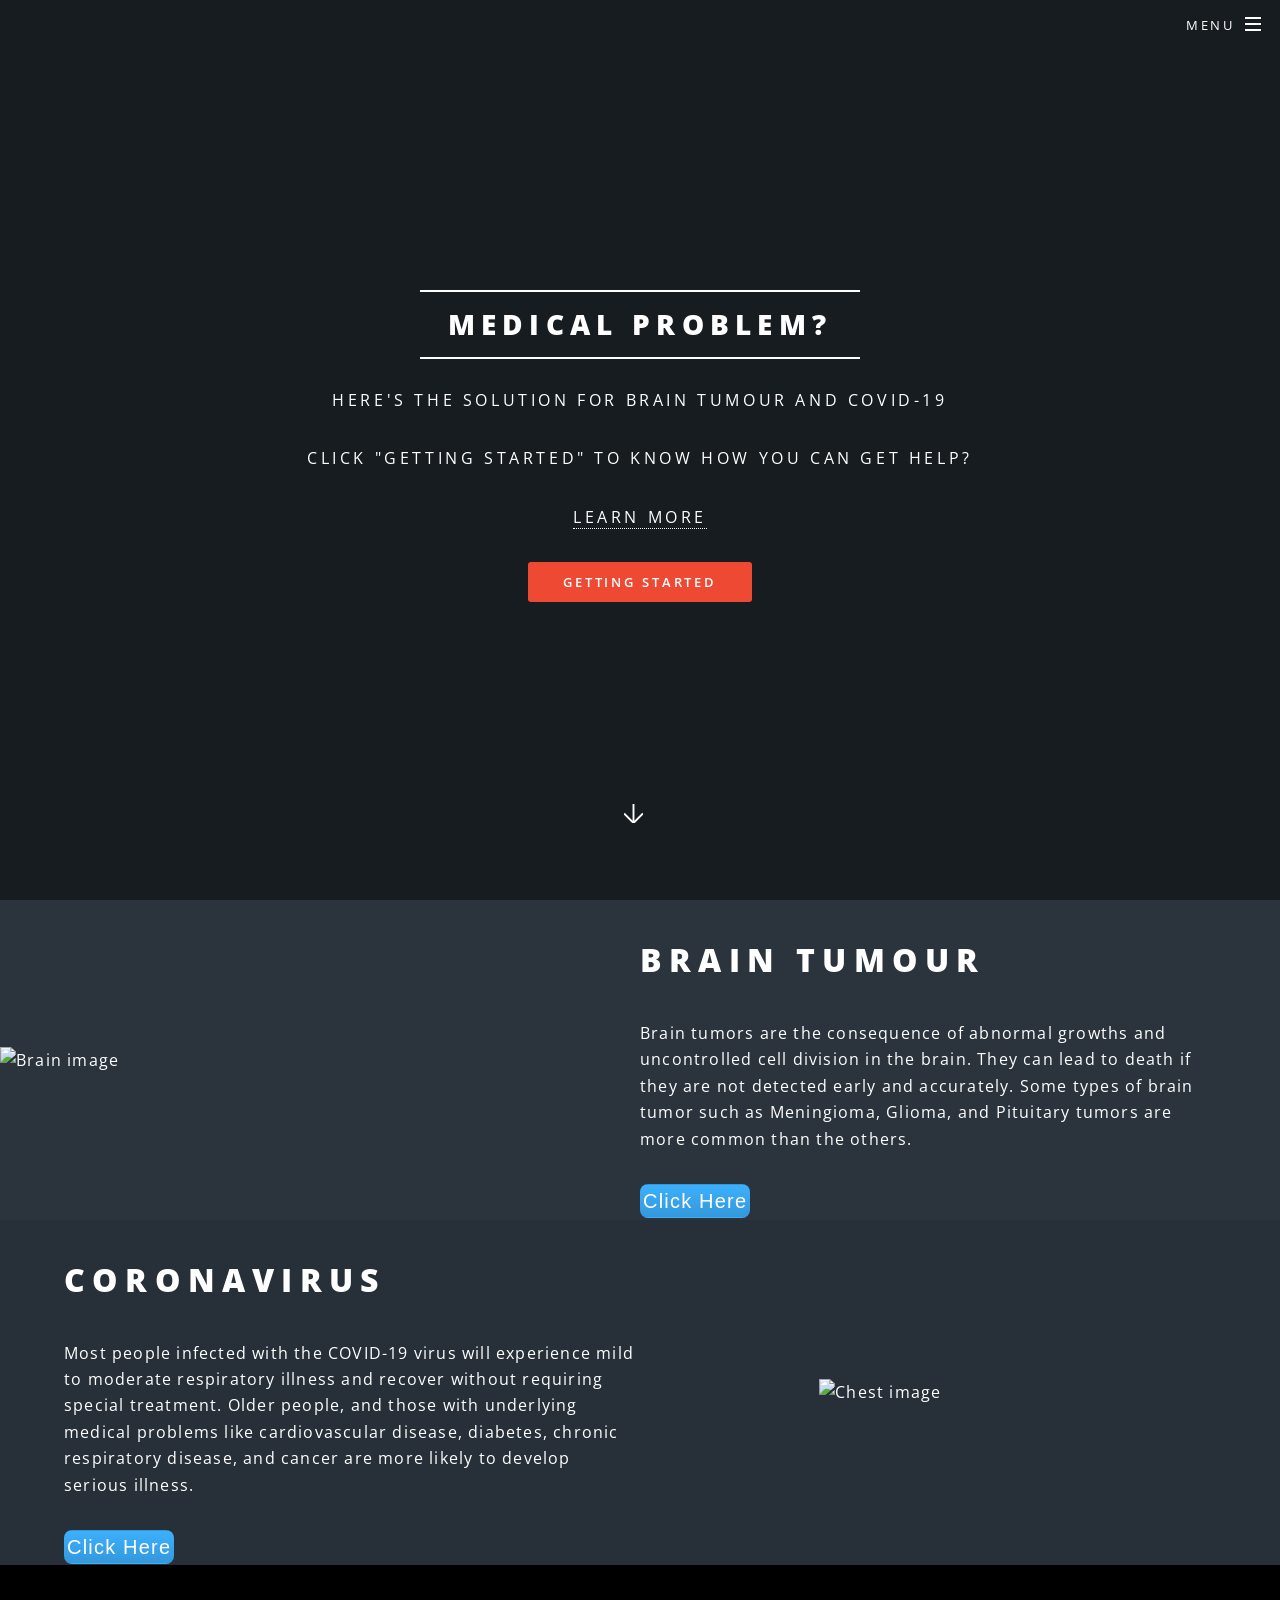
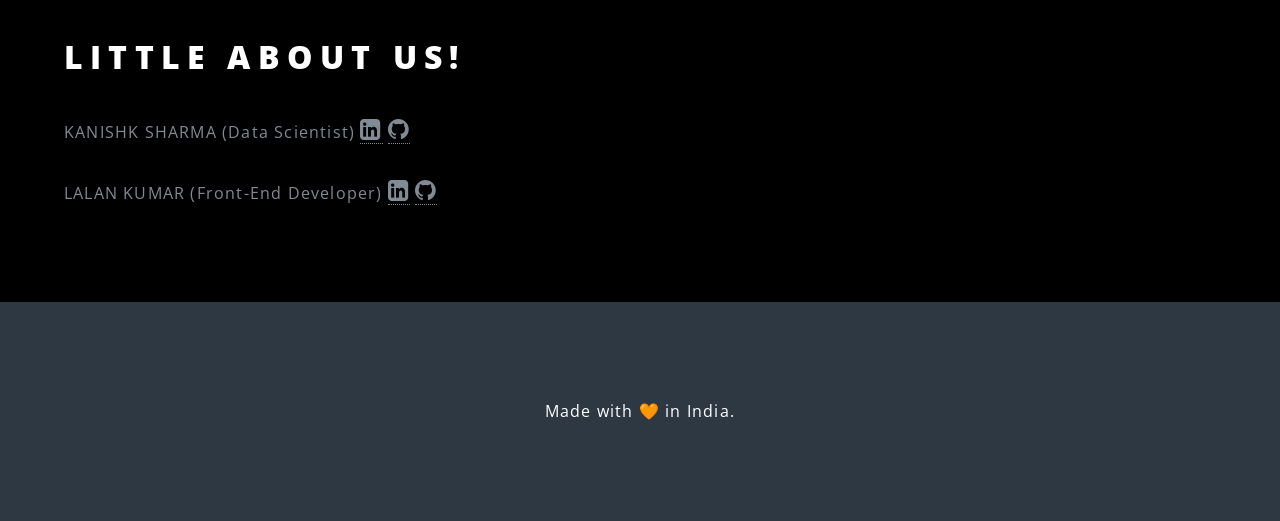
==== commit 0b5a3a14: "partyy V:2.0 :)" ====
--- a/index.html
+++ b/index.html
@@ -27,8 +27,8 @@
 									<div id="menu">
 										<ul>
 											<li><a href="index.html">Home</a></li>
-											<li><a href="views/brainTumourPage.html">Brain Tumour</a></li>
-											<li><a href="views/covidPage.html">COVID</a></li>
+											<li><a href="https://covid-test2.herokuapp.com/brainTumourPage.html">Brain Tumour</a></li>
+											<li><a href="https://covid-test2.herokuapp.com/">COVID</a></li>
 
 										</ul>
 									</div>
@@ -65,14 +65,14 @@
 							<div class="image"><img style="width:80%" src="images/3.png" alt="Brain image" /></div><div class="content">
 								<h2>Brain tumour</h2>
 								<p>Brain tumors are the consequence of abnormal growths and uncontrolled cell division in the brain. They can lead to death if they are not detected early and accurately. Some types of brain tumor such as Meningioma, Glioma, and Pituitary tumors are more common than the others.</p>
-								<a href="views/brainTumourPage.html" class="btn">Click Here</a>
+								<a href="https://covid-test2.herokuapp.com/brainTumourPage.html" class="btn">Click Here</a>
 							</div>
 						</section>
 						<section class="spotlight">
 							<div class="image"><img style="width:80%; float:right" src="images/5.png" alt="Chest image" /></div><div class="content">
 								<h2>Coronavirus</h2>
 								<p>Most people infected with the COVID-19 virus will experience mild to moderate respiratory illness and recover without requiring special treatment. Older people, and those with underlying medical problems like cardiovascular disease, diabetes, chronic respiratory disease, and cancer are more likely to develop serious illness.</p>
-								<a href="views/covidPage.html" class="btn">Click Here</a>
+								<a href="https://covid-test2.herokuapp.com/" class="btn">Click Here</a>
 							</div>
 						</section>
         </section>
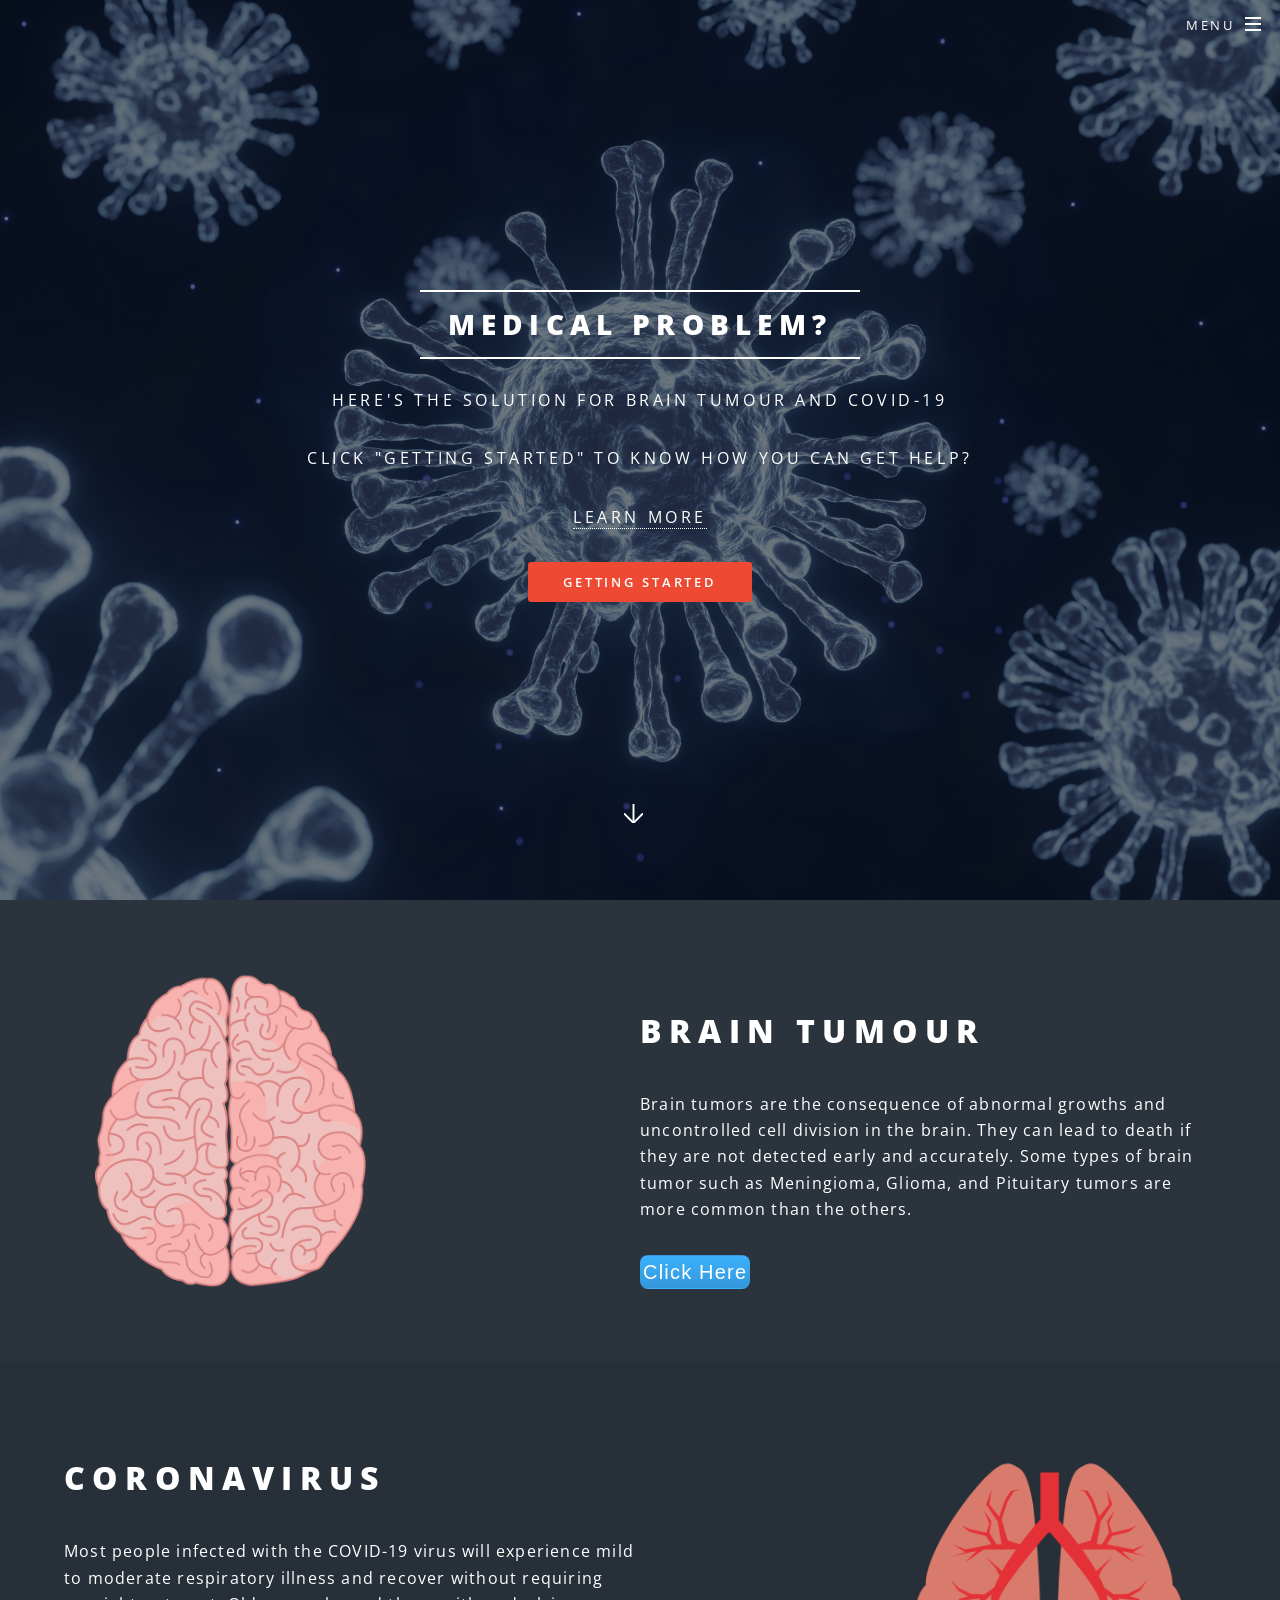
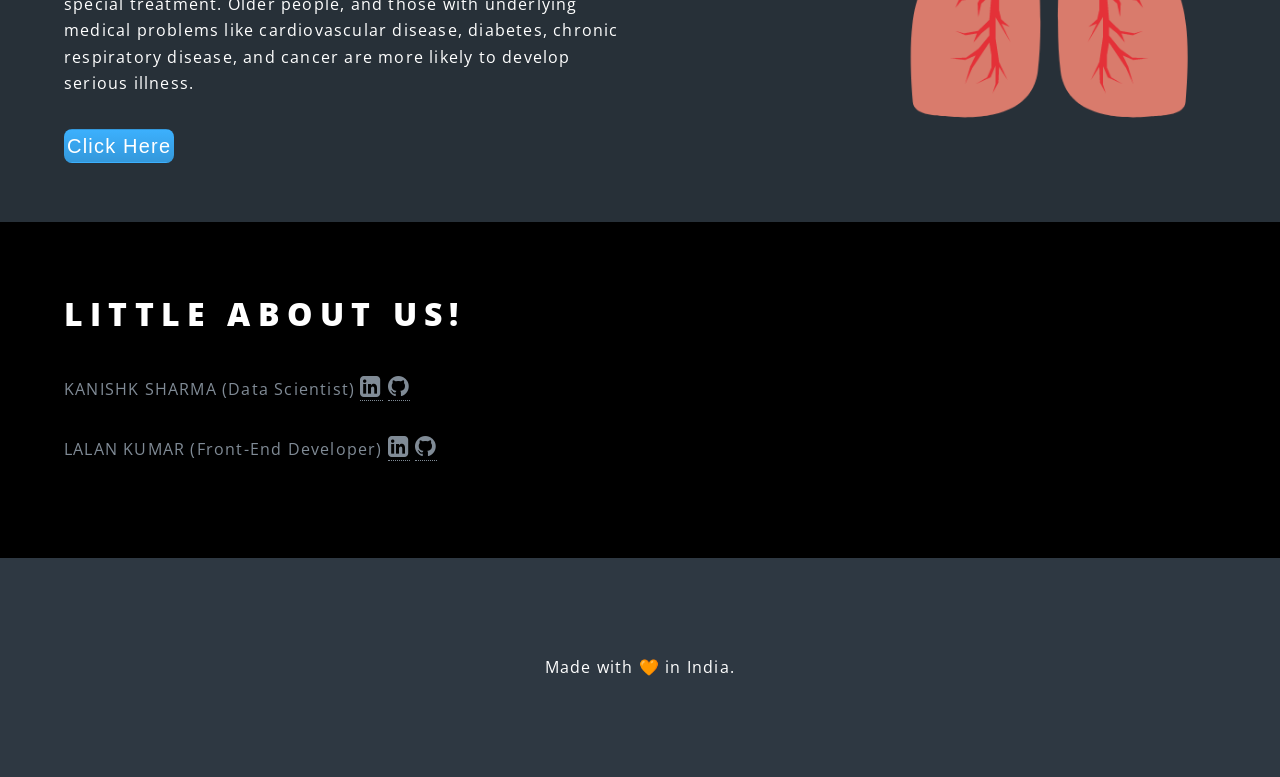
==== commit ae2c2fad: "EVERYTHING IS CONNECTED :)" ====
--- a/index.html
+++ b/index.html
@@ -49,7 +49,7 @@
 									click "Getting Started" to know how you can get help?
 								</p>
 								<p>
-										<a href="views/learn_more.html">Learn More</a>
+										<a href="templates/learn_more.html">Learn More</a>
 								</p>
 								<a class="button primary small" href="#two"href>Getting Started</a>
 						</div>
